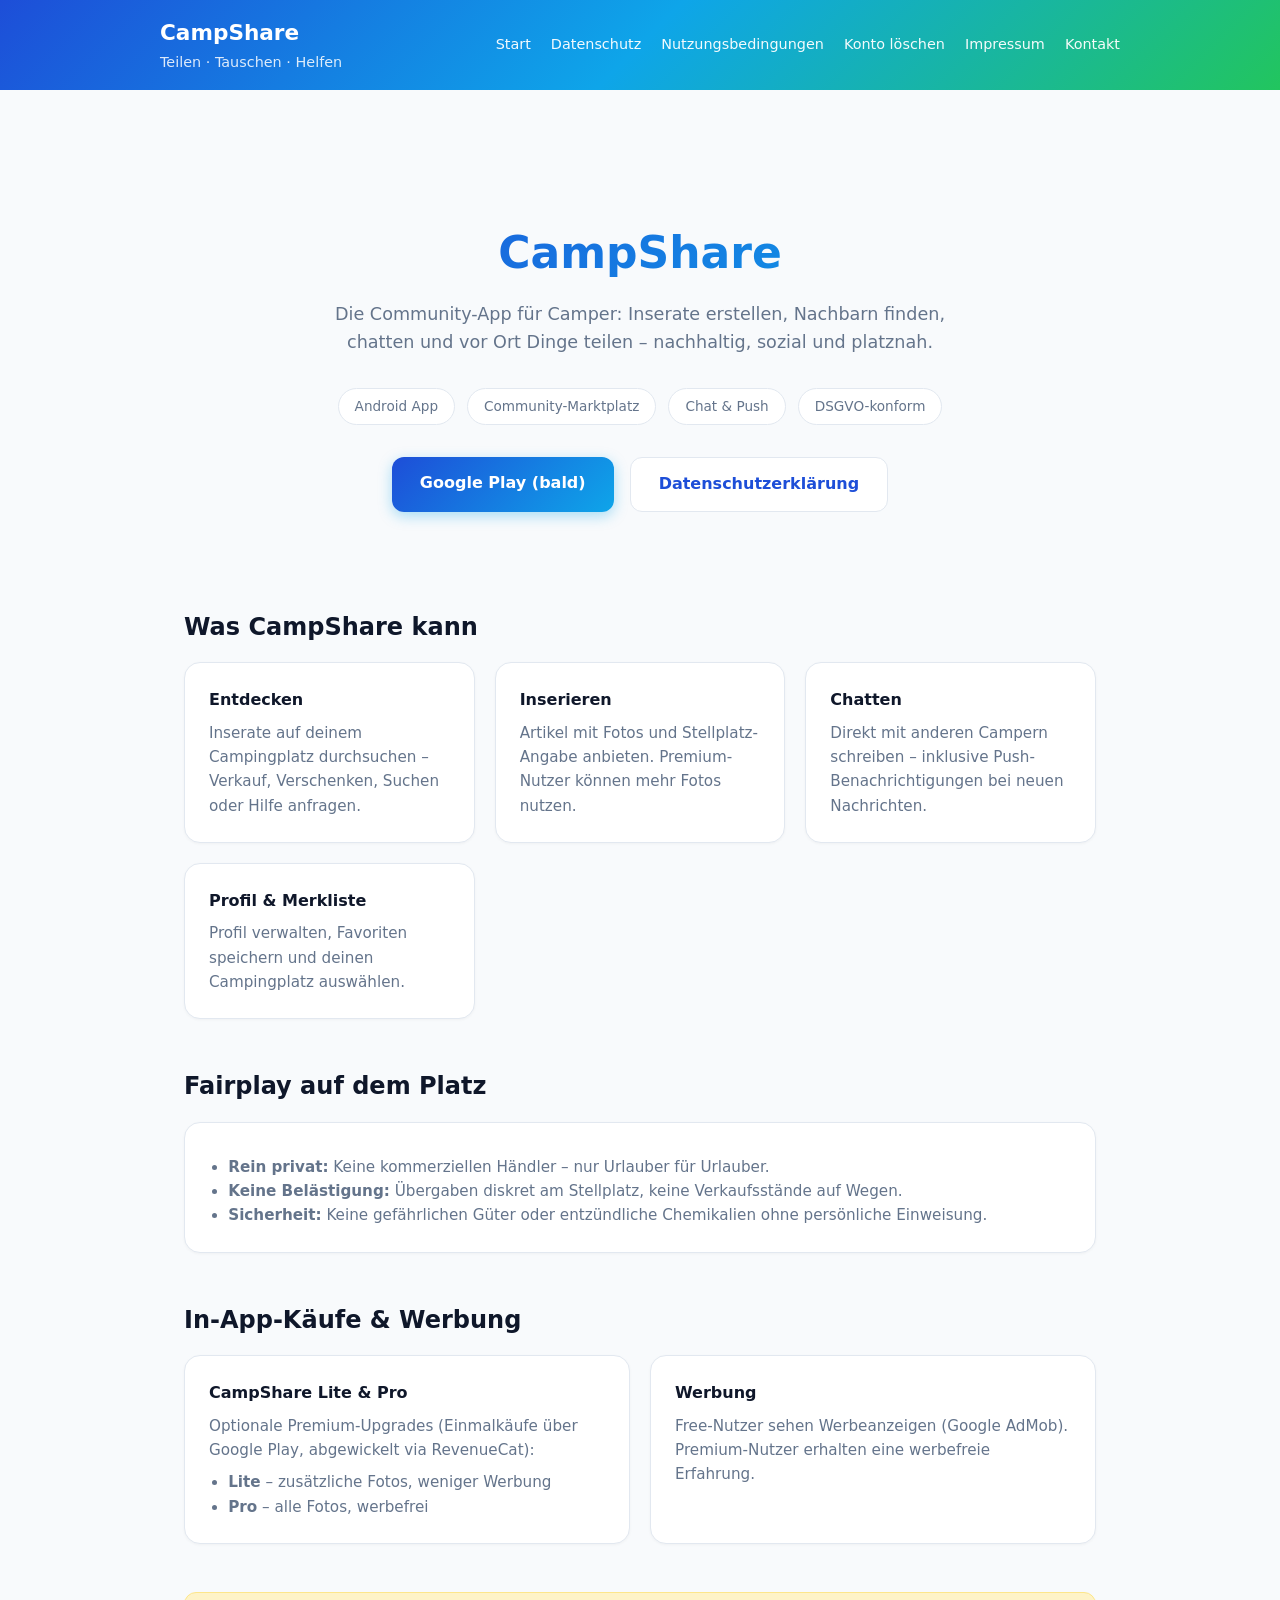
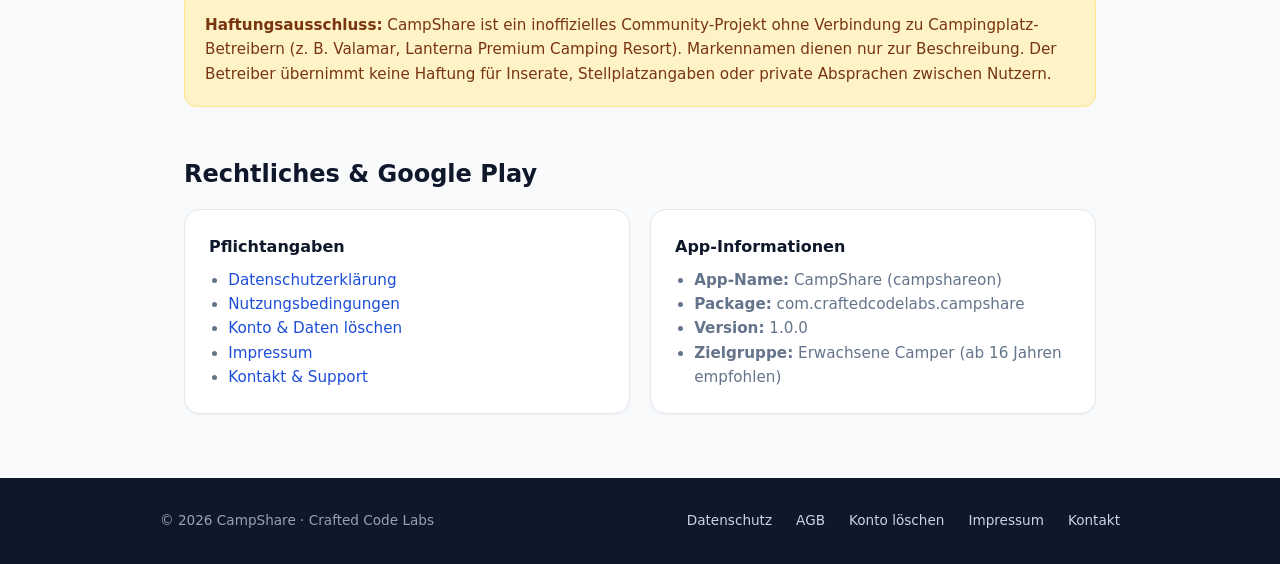
==== index.html @ 992e6494 "Add CampShare website for Google Play compliance Co-authored-by: Cursor <cursoragent@cursor.com>" ====
<!DOCTYPE html>
<html lang="de">
<head>
  <meta charset="UTF-8">
  <meta name="viewport" content="width=device-width, initial-scale=1.0">
  <meta name="description" content="CampShare – Community-App zum Teilen, Tauschen, Helfen und Verkaufen auf Campingplätzen.">
  <title>CampShare – Community für Camper</title>
  <link rel="stylesheet" href="css/styles.css">
</head>
<body>
  <header>
    <div class="header-inner">
      <a class="logo" href="index.html">CampShare<span>Teilen · Tauschen · Helfen</span></a>
      <nav>
        <a href="index.html">Start</a>
        <a href="datenschutz.html">Datenschutz</a>
        <a href="nutzungsbedingungen.html">Nutzungsbedingungen</a>
        <a href="konto-loeschen.html">Konto löschen</a>
        <a href="impressum.html">Impressum</a>
        <a href="kontakt.html">Kontakt</a>
      </nav>
    </div>
  </header>

  <main>
    <section class="hero">
      <h1>CampShare</h1>
      <p class="lead">
        Die Community-App für Camper: Inserate erstellen, Nachbarn finden, chatten und vor Ort
        Dinge teilen – nachhaltig, sozial und platznah.
      </p>
      <div class="badges">
        <span class="badge">Android App</span>
        <span class="badge">Community-Marktplatz</span>
        <span class="badge">Chat &amp; Push</span>
        <span class="badge">DSGVO-konform</span>
      </div>
      <div class="btn-row">
        <a class="btn btn-primary" href="https://play.google.com/store/apps/details?id=com.craftedcodelabs.campshare" rel="noopener">Google Play (bald)</a>
        <a class="btn btn-secondary" href="datenschutz.html">Datenschutzerklärung</a>
      </div>
    </section>

    <section>
      <h2>Was CampShare kann</h2>
      <div class="grid">
        <div class="card">
          <h3>Entdecken</h3>
          <p>Inserate auf deinem Campingplatz durchsuchen – Verkauf, Verschenken, Suchen oder Hilfe anfragen.</p>
        </div>
        <div class="card">
          <h3>Inserieren</h3>
          <p>Artikel mit Fotos und Stellplatz-Angabe anbieten. Premium-Nutzer können mehr Fotos nutzen.</p>
        </div>
        <div class="card">
          <h3>Chatten</h3>
          <p>Direkt mit anderen Campern schreiben – inklusive Push-Benachrichtigungen bei neuen Nachrichten.</p>
        </div>
        <div class="card">
          <h3>Profil &amp; Merkliste</h3>
          <p>Profil verwalten, Favoriten speichern und deinen Campingplatz auswählen.</p>
        </div>
      </div>
    </section>

    <section>
      <h2>Fairplay auf dem Platz</h2>
      <div class="card">
        <ul>
          <li><strong>Rein privat:</strong> Keine kommerziellen Händler – nur Urlauber für Urlauber.</li>
          <li><strong>Keine Belästigung:</strong> Übergaben diskret am Stellplatz, keine Verkaufsstände auf Wegen.</li>
          <li><strong>Sicherheit:</strong> Keine gefährlichen Güter oder entzündliche Chemikalien ohne persönliche Einweisung.</li>
        </ul>
      </div>
    </section>

    <section>
      <h2>In-App-Käufe &amp; Werbung</h2>
      <div class="grid">
        <div class="card">
          <h3>CampShare Lite &amp; Pro</h3>
          <p>Optionale Premium-Upgrades (Einmalkäufe über Google Play, abgewickelt via RevenueCat):</p>
          <ul>
            <li><strong>Lite</strong> – zusätzliche Fotos, weniger Werbung</li>
            <li><strong>Pro</strong> – alle Fotos, werbefrei</li>
          </ul>
        </div>
        <div class="card">
          <h3>Werbung</h3>
          <p>Free-Nutzer sehen Werbeanzeigen (Google AdMob). Premium-Nutzer erhalten eine werbefreie Erfahrung.</p>
        </div>
      </div>
    </section>

    <section>
      <div class="warn-box">
        <strong>Haftungsausschluss:</strong> CampShare ist ein inoffizielles Community-Projekt ohne Verbindung zu
        Campingplatz-Betreibern (z.&nbsp;B. Valamar, Lanterna Premium Camping Resort). Markennamen dienen nur zur
        Beschreibung. Der Betreiber übernimmt keine Haftung für Inserate, Stellplatzangaben oder private Absprachen
        zwischen Nutzern.
      </div>
    </section>

    <section>
      <h2>Rechtliches &amp; Google Play</h2>
      <div class="grid">
        <div class="card">
          <h3>Pflichtangaben</h3>
          <ul>
            <li><a href="datenschutz.html">Datenschutzerklärung</a></li>
            <li><a href="nutzungsbedingungen.html">Nutzungsbedingungen</a></li>
            <li><a href="konto-loeschen.html">Konto &amp; Daten löschen</a></li>
            <li><a href="impressum.html">Impressum</a></li>
            <li><a href="kontakt.html">Kontakt &amp; Support</a></li>
          </ul>
        </div>
        <div class="card">
          <h3>App-Informationen</h3>
          <ul>
            <li><strong>App-Name:</strong> CampShare (campshareon)</li>
            <li><strong>Package:</strong> com.craftedcodelabs.campshare</li>
            <li><strong>Version:</strong> 1.0.0</li>
            <li><strong>Zielgruppe:</strong> Erwachsene Camper (ab 16 Jahren empfohlen)</li>
          </ul>
        </div>
      </div>
    </section>
  </main>

  <footer>
    <div class="footer-inner">
      <div>&copy; 2026 CampShare · Crafted Code Labs</div>
      <div class="footer-links">
        <a href="datenschutz.html">Datenschutz</a>
        <a href="nutzungsbedingungen.html">AGB</a>
        <a href="konto-loeschen.html">Konto löschen</a>
        <a href="impressum.html">Impressum</a>
        <a href="kontakt.html">Kontakt</a>
      </div>
    </div>
  </footer>
</body>
</html>
---- css/styles.css ----
/* CampShare Website – shared styles */
:root {
  --blue-dark: #1d4ed8;
  --blue: #0ea5e9;
  --green: #22c55e;
  --text: #0f172a;
  --muted: #64748b;
  --bg: #f8fafc;
  --card: #ffffff;
  --border: #e2e8f0;
  --warn-bg: #fef3c7;
  --warn-text: #78350f;
  --max: 960px;
}

* { box-sizing: border-box; margin: 0; padding: 0; }

html { scroll-behavior: smooth; }

body {
  font-family: "Segoe UI", system-ui, -apple-system, sans-serif;
  color: var(--text);
  background: var(--bg);
  line-height: 1.6;
}

a { color: var(--blue-dark); text-decoration: none; }
a:hover { text-decoration: underline; }

header {
  background: linear-gradient(135deg, var(--blue-dark), var(--blue), var(--green));
  color: #fff;
  padding: 1rem 1.5rem;
}

.header-inner {
  max-width: var(--max);
  margin: 0 auto;
  display: flex;
  align-items: center;
  justify-content: space-between;
  flex-wrap: wrap;
  gap: 1rem;
}

.logo {
  font-size: 1.35rem;
  font-weight: 700;
  color: #fff;
  text-decoration: none;
}

.logo span { opacity: 0.85; font-weight: 400; font-size: 0.9rem; display: block; }

nav { display: flex; flex-wrap: wrap; gap: 0.5rem 1.25rem; }

nav a {
  color: rgba(255,255,255,0.95);
  font-size: 0.9rem;
  text-decoration: none;
  font-weight: 500;
}

nav a:hover { text-decoration: underline; color: #fff; }

main {
  max-width: var(--max);
  margin: 0 auto;
  padding: 2rem 1.5rem 4rem;
}

.hero {
  text-align: center;
  padding: 3rem 1rem;
}

.hero h1 {
  font-size: clamp(1.75rem, 5vw, 2.75rem);
  margin-bottom: 0.75rem;
  background: linear-gradient(135deg, var(--blue-dark), var(--blue));
  -webkit-background-clip: text;
  -webkit-text-fill-color: transparent;
  background-clip: text;
}

.hero p.lead {
  font-size: 1.1rem;
  color: var(--muted);
  max-width: 640px;
  margin: 0 auto 2rem;
}

.badges {
  display: flex;
  flex-wrap: wrap;
  justify-content: center;
  gap: 0.75rem;
  margin-bottom: 2rem;
}

.badge {
  background: var(--card);
  border: 1px solid var(--border);
  border-radius: 999px;
  padding: 0.4rem 1rem;
  font-size: 0.85rem;
  color: var(--muted);
}

.btn-row {
  display: flex;
  flex-wrap: wrap;
  justify-content: center;
  gap: 1rem;
}

.btn {
  display: inline-block;
  padding: 0.85rem 1.75rem;
  border-radius: 12px;
  font-weight: 600;
  text-decoration: none;
  transition: transform 0.15s, box-shadow 0.15s;
}

.btn:hover { transform: translateY(-1px); text-decoration: none; }

.btn-primary {
  background: linear-gradient(135deg, var(--blue-dark), var(--blue));
  color: #fff;
  box-shadow: 0 4px 14px rgba(14,165,233,0.35);
}

.btn-secondary {
  background: var(--card);
  color: var(--blue-dark);
  border: 1px solid var(--border);
}

section { margin-top: 3rem; }

h2 {
  font-size: 1.5rem;
  margin-bottom: 1rem;
  color: var(--text);
}

h3 {
  font-size: 1.1rem;
  margin: 1.5rem 0 0.5rem;
  color: var(--text);
}

.grid {
  display: grid;
  grid-template-columns: repeat(auto-fit, minmax(260px, 1fr));
  gap: 1.25rem;
}

.card {
  background: var(--card);
  border: 1px solid var(--border);
  border-radius: 16px;
  padding: 1.5rem;
  box-shadow: 0 1px 3px rgba(0,0,0,0.04);
}

.card h3 { margin-top: 0; font-size: 1rem; }

.card p, .card li { font-size: 0.95rem; color: var(--muted); }

.card ul { padding-left: 1.2rem; margin-top: 0.5rem; }

.warn-box {
  background: var(--warn-bg);
  border: 1px solid #fde68a;
  border-radius: 12px;
  padding: 1.25rem;
  color: var(--warn-text);
  font-size: 0.95rem;
}

.legal-content h2 { margin-top: 2rem; }
.legal-content h2:first-child { margin-top: 0; }

.legal-content p, .legal-content li {
  color: #334155;
  margin-bottom: 0.75rem;
}

.legal-content ul, .legal-content ol {
  padding-left: 1.5rem;
  margin-bottom: 1rem;
}

.legal-content li { margin-bottom: 0.35rem; }

.meta {
  font-size: 0.85rem;
  color: var(--muted);
  margin-bottom: 2rem;
}

table {
  width: 100%;
  border-collapse: collapse;
  font-size: 0.9rem;
  margin: 1rem 0;
}

th, td {
  border: 1px solid var(--border);
  padding: 0.65rem 0.85rem;
  text-align: left;
}

th { background: #f1f5f9; font-weight: 600; }

footer {
  background: #0f172a;
  color: #94a3b8;
  padding: 2rem 1.5rem;
  font-size: 0.85rem;
}

.footer-inner {
  max-width: var(--max);
  margin: 0 auto;
  display: flex;
  flex-wrap: wrap;
  justify-content: space-between;
  gap: 1.5rem;
}

.footer-links { display: flex; flex-wrap: wrap; gap: 1rem 1.5rem; }

.footer-links a { color: #cbd5e1; text-decoration: none; }
.footer-links a:hover { color: #fff; }

@media (max-width: 600px) {
  nav { width: 100%; }
  .header-inner { flex-direction: column; align-items: flex-start; }
}
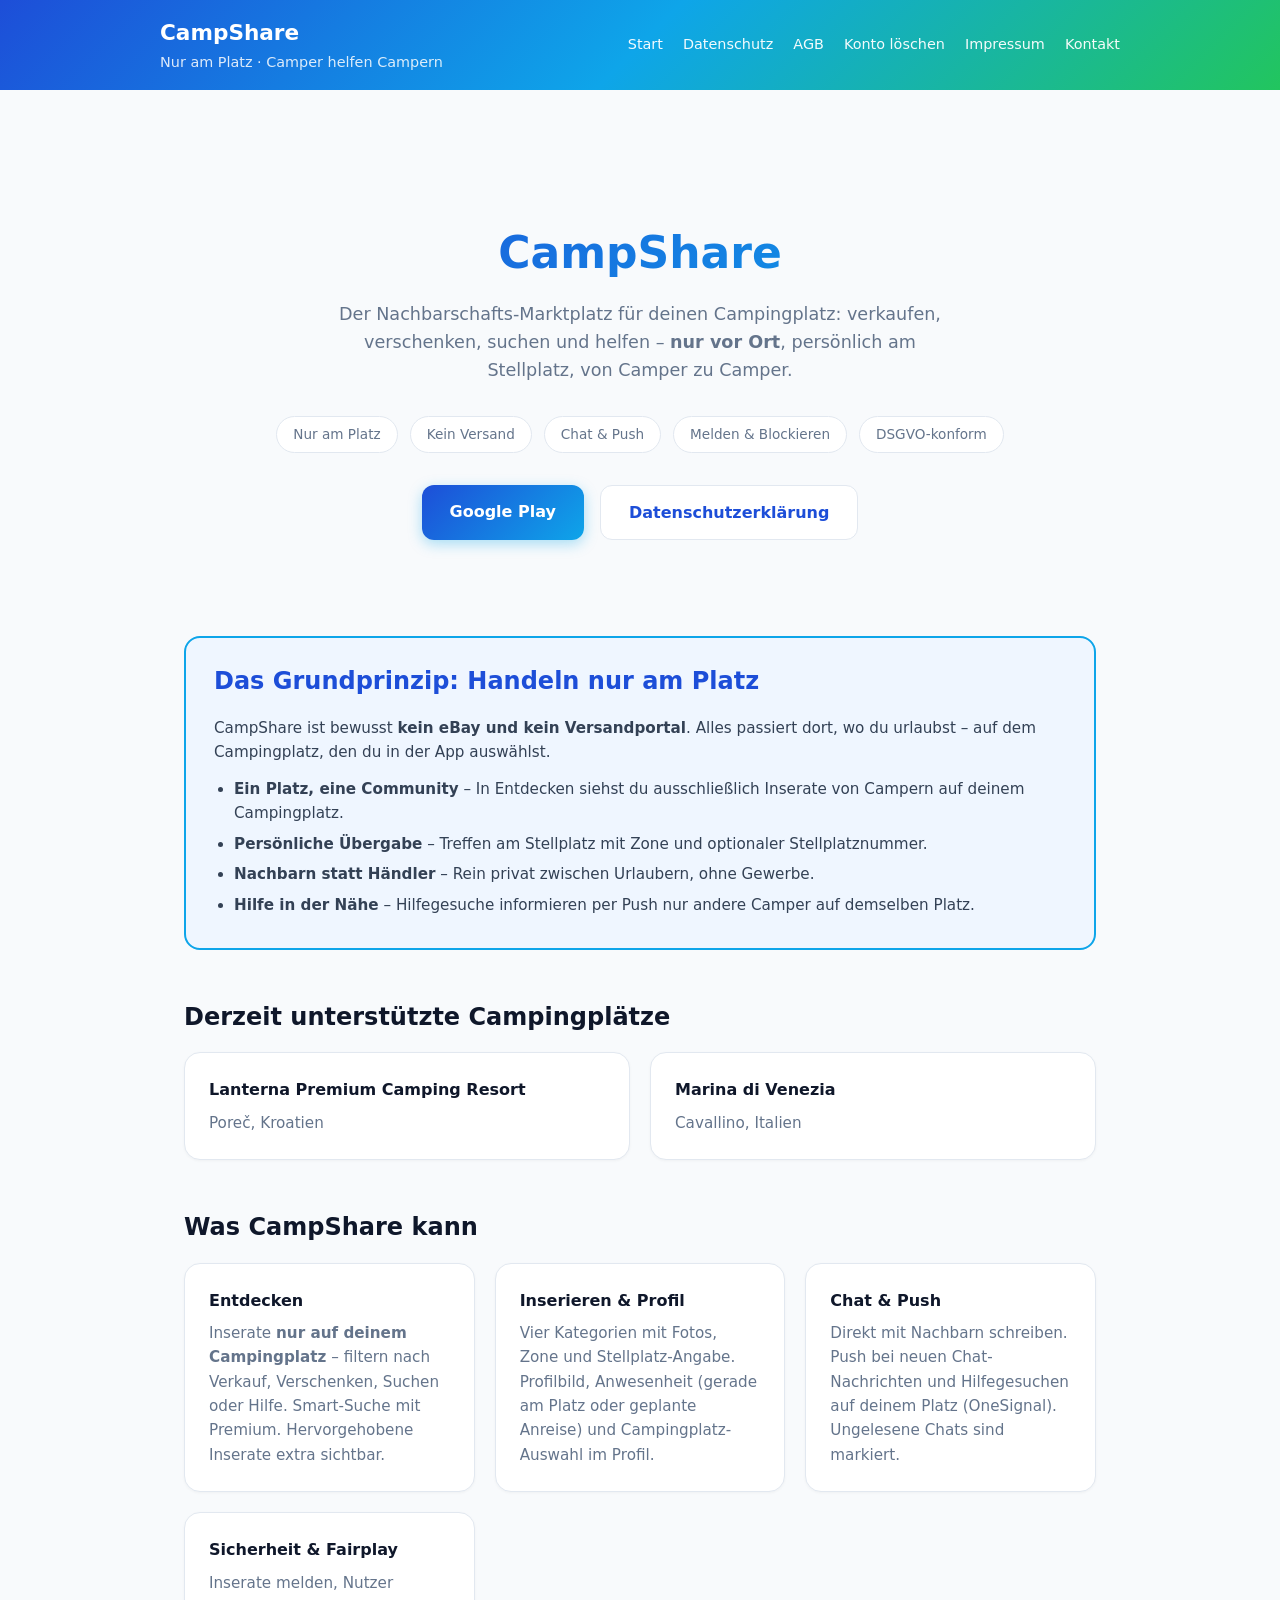
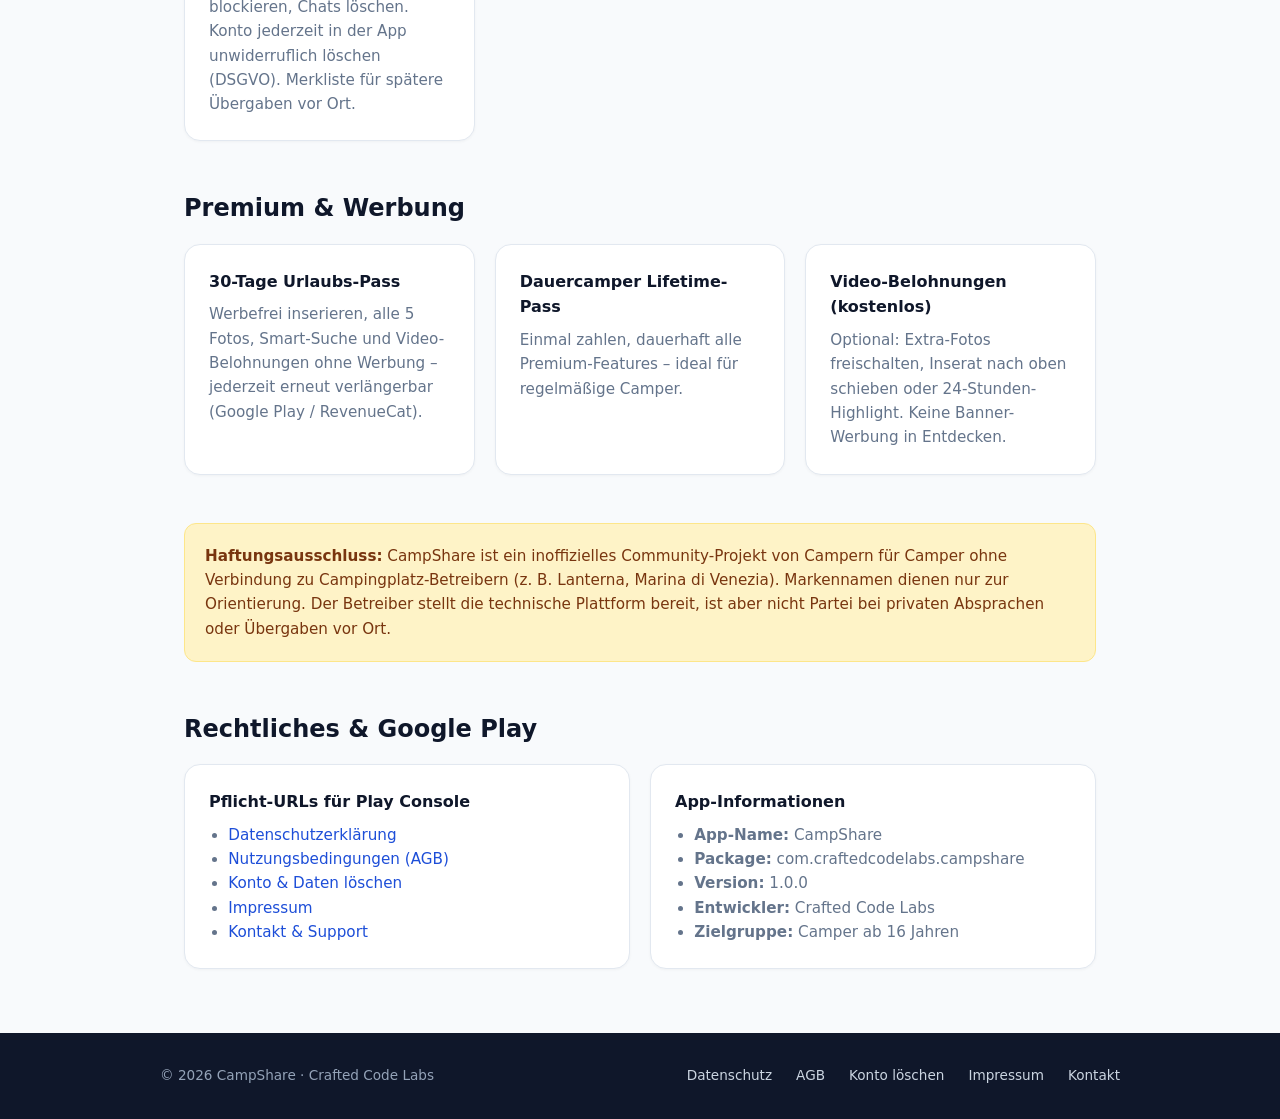
==== commit 8e8ccf9f: "Update CampShare legal website for Play Store compliance Co-authored-by: Cursor <cursoragent@cursor." ====
--- a/index.html
+++ b/index.html
@@ -3,18 +3,18 @@
 <head>
   <meta charset="UTF-8">
   <meta name="viewport" content="width=device-width, initial-scale=1.0">
-  <meta name="description" content="CampShare – Community-App zum Teilen, Tauschen, Helfen und Verkaufen auf Campingplätzen.">
-  <title>CampShare – Community für Camper</title>
+  <meta name="description" content="CampShare – Der Nachbarschafts-Marktplatz für Camper. Handeln, tauschen und helfen nur vor Ort auf dem Campingplatz.">
+  <title>CampShare – Handeln nur am Campingplatz</title>
   <link rel="stylesheet" href="css/styles.css">
 </head>
 <body>
   <header>
     <div class="header-inner">
-      <a class="logo" href="index.html">CampShare<span>Teilen · Tauschen · Helfen</span></a>
+      <a class="logo" href="index.html">CampShare<span>Nur am Platz · Camper helfen Campern</span></a>
       <nav>
         <a href="index.html">Start</a>
         <a href="datenschutz.html">Datenschutz</a>
-        <a href="nutzungsbedingungen.html">Nutzungsbedingungen</a>
+        <a href="nutzungsbedingungen.html">AGB</a>
         <a href="konto-loeschen.html">Konto löschen</a>
         <a href="impressum.html">Impressum</a>
         <a href="kontakt.html">Kontakt</a>
@@ -26,18 +26,48 @@
     <section class="hero">
       <h1>CampShare</h1>
       <p class="lead">
-        Die Community-App für Camper: Inserate erstellen, Nachbarn finden, chatten und vor Ort
-        Dinge teilen – nachhaltig, sozial und platznah.
+        Der Nachbarschafts-Marktplatz für deinen Campingplatz:
+        verkaufen, verschenken, suchen und helfen – <strong>nur vor Ort</strong>,
+        persönlich am Stellplatz, von Camper zu Camper.
       </p>
       <div class="badges">
-        <span class="badge">Android App</span>
-        <span class="badge">Community-Marktplatz</span>
+        <span class="badge">Nur am Platz</span>
+        <span class="badge">Kein Versand</span>
         <span class="badge">Chat &amp; Push</span>
+        <span class="badge">Melden &amp; Blockieren</span>
         <span class="badge">DSGVO-konform</span>
       </div>
       <div class="btn-row">
-        <a class="btn btn-primary" href="https://play.google.com/store/apps/details?id=com.craftedcodelabs.campshare" rel="noopener">Google Play (bald)</a>
+        <a class="btn btn-primary" href="https://play.google.com/store/apps/details?id=com.craftedcodelabs.campshare" rel="noopener">Google Play</a>
         <a class="btn btn-secondary" href="datenschutz.html">Datenschutzerklärung</a>
+      </div>
+    </section>
+
+    <section class="accent-box">
+      <h2>Das Grundprinzip: Handeln nur am Platz</h2>
+      <p>
+        CampShare ist bewusst <strong>kein eBay und kein Versandportal</strong>.
+        Alles passiert dort, wo du urlaubst – auf dem Campingplatz, den du in der App auswählst.
+      </p>
+      <ul>
+        <li><strong>Ein Platz, eine Community</strong> – In Entdecken siehst du ausschließlich Inserate von Campern auf deinem Campingplatz.</li>
+        <li><strong>Persönliche Übergabe</strong> – Treffen am Stellplatz mit Zone und optionaler Stellplatznummer.</li>
+        <li><strong>Nachbarn statt Händler</strong> – Rein privat zwischen Urlaubern, ohne Gewerbe.</li>
+        <li><strong>Hilfe in der Nähe</strong> – Hilfegesuche informieren per Push nur andere Camper auf demselben Platz.</li>
+      </ul>
+    </section>
+
+    <section>
+      <h2>Derzeit unterstützte Campingplätze</h2>
+      <div class="grid">
+        <div class="card">
+          <h3>Lanterna Premium Camping Resort</h3>
+          <p>Poreč, Kroatien</p>
+        </div>
+        <div class="card">
+          <h3>Marina di Venezia</h3>
+          <p>Cavallino, Italien</p>
+        </div>
       </div>
     </section>
 
@@ -46,58 +76,67 @@
       <div class="grid">
         <div class="card">
           <h3>Entdecken</h3>
-          <p>Inserate auf deinem Campingplatz durchsuchen – Verkauf, Verschenken, Suchen oder Hilfe anfragen.</p>
+          <p>
+            Inserate <strong>nur auf deinem Campingplatz</strong> – filtern nach Verkauf, Verschenken,
+            Suchen oder Hilfe. Smart-Suche mit Premium. Hervorgehobene Inserate extra sichtbar.
+          </p>
         </div>
         <div class="card">
-          <h3>Inserieren</h3>
-          <p>Artikel mit Fotos und Stellplatz-Angabe anbieten. Premium-Nutzer können mehr Fotos nutzen.</p>
+          <h3>Inserieren &amp; Profil</h3>
+          <p>
+            Vier Kategorien mit Fotos, Zone und Stellplatz-Angabe. Profilbild, Anwesenheit
+            (gerade am Platz oder geplante Anreise) und Campingplatz-Auswahl im Profil.
+          </p>
         </div>
         <div class="card">
-          <h3>Chatten</h3>
-          <p>Direkt mit anderen Campern schreiben – inklusive Push-Benachrichtigungen bei neuen Nachrichten.</p>
+          <h3>Chat &amp; Push</h3>
+          <p>
+            Direkt mit Nachbarn schreiben. Push bei neuen Chat-Nachrichten und Hilfegesuchen
+            auf deinem Platz (OneSignal). Ungelesene Chats sind markiert.
+          </p>
         </div>
         <div class="card">
-          <h3>Profil &amp; Merkliste</h3>
-          <p>Profil verwalten, Favoriten speichern und deinen Campingplatz auswählen.</p>
+          <h3>Sicherheit &amp; Fairplay</h3>
+          <p>
+            Inserate melden, Nutzer blockieren, Chats löschen. Konto jederzeit in der App
+            unwiderruflich löschen (DSGVO). Merkliste für spätere Übergaben vor Ort.
+          </p>
         </div>
       </div>
     </section>
 
     <section>
-      <h2>Fairplay auf dem Platz</h2>
-      <div class="card">
-        <ul>
-          <li><strong>Rein privat:</strong> Keine kommerziellen Händler – nur Urlauber für Urlauber.</li>
-          <li><strong>Keine Belästigung:</strong> Übergaben diskret am Stellplatz, keine Verkaufsstände auf Wegen.</li>
-          <li><strong>Sicherheit:</strong> Keine gefährlichen Güter oder entzündliche Chemikalien ohne persönliche Einweisung.</li>
-        </ul>
-      </div>
-    </section>
-
-    <section>
-      <h2>In-App-Käufe &amp; Werbung</h2>
+      <h2>Premium &amp; Werbung</h2>
       <div class="grid">
         <div class="card">
-          <h3>CampShare Lite &amp; Pro</h3>
-          <p>Optionale Premium-Upgrades (Einmalkäufe über Google Play, abgewickelt via RevenueCat):</p>
-          <ul>
-            <li><strong>Lite</strong> – zusätzliche Fotos, weniger Werbung</li>
-            <li><strong>Pro</strong> – alle Fotos, werbefrei</li>
-          </ul>
+          <h3>30-Tage Urlaubs-Pass</h3>
+          <p>
+            Werbefrei inserieren, alle 5 Fotos, Smart-Suche und Video-Belohnungen ohne Werbung –
+            jederzeit erneut verlängerbar (Google Play / RevenueCat).
+          </p>
         </div>
         <div class="card">
-          <h3>Werbung</h3>
-          <p>Free-Nutzer sehen Werbeanzeigen (Google AdMob). Premium-Nutzer erhalten eine werbefreie Erfahrung.</p>
+          <h3>Dauercamper Lifetime-Pass</h3>
+          <p>
+            Einmal zahlen, dauerhaft alle Premium-Features – ideal für regelmäßige Camper.
+          </p>
+        </div>
+        <div class="card">
+          <h3>Video-Belohnungen (kostenlos)</h3>
+          <p>
+            Optional: Extra-Fotos freischalten, Inserat nach oben schieben oder 24-Stunden-Highlight.
+            Keine Banner-Werbung in Entdecken.
+          </p>
         </div>
       </div>
     </section>
 
     <section>
       <div class="warn-box">
-        <strong>Haftungsausschluss:</strong> CampShare ist ein inoffizielles Community-Projekt ohne Verbindung zu
-        Campingplatz-Betreibern (z.&nbsp;B. Valamar, Lanterna Premium Camping Resort). Markennamen dienen nur zur
-        Beschreibung. Der Betreiber übernimmt keine Haftung für Inserate, Stellplatzangaben oder private Absprachen
-        zwischen Nutzern.
+        <strong>Haftungsausschluss:</strong> CampShare ist ein inoffizielles Community-Projekt von Campern für Camper
+        ohne Verbindung zu Campingplatz-Betreibern (z.&nbsp;B. Lanterna, Marina di Venezia). Markennamen dienen nur
+        zur Orientierung. Der Betreiber stellt die technische Plattform bereit, ist aber nicht Partei bei privaten
+        Absprachen oder Übergaben vor Ort.
       </div>
     </section>
 
@@ -105,10 +144,10 @@
       <h2>Rechtliches &amp; Google Play</h2>
       <div class="grid">
         <div class="card">
-          <h3>Pflichtangaben</h3>
+          <h3>Pflicht-URLs für Play Console</h3>
           <ul>
             <li><a href="datenschutz.html">Datenschutzerklärung</a></li>
-            <li><a href="nutzungsbedingungen.html">Nutzungsbedingungen</a></li>
+            <li><a href="nutzungsbedingungen.html">Nutzungsbedingungen (AGB)</a></li>
             <li><a href="konto-loeschen.html">Konto &amp; Daten löschen</a></li>
             <li><a href="impressum.html">Impressum</a></li>
             <li><a href="kontakt.html">Kontakt &amp; Support</a></li>
@@ -117,10 +156,11 @@
         <div class="card">
           <h3>App-Informationen</h3>
           <ul>
-            <li><strong>App-Name:</strong> CampShare (campshareon)</li>
+            <li><strong>App-Name:</strong> CampShare</li>
             <li><strong>Package:</strong> com.craftedcodelabs.campshare</li>
             <li><strong>Version:</strong> 1.0.0</li>
-            <li><strong>Zielgruppe:</strong> Erwachsene Camper (ab 16 Jahren empfohlen)</li>
+            <li><strong>Entwickler:</strong> Crafted Code Labs</li>
+            <li><strong>Zielgruppe:</strong> Camper ab 16 Jahren</li>
           </ul>
         </div>
       </div>
--- a/css/styles.css
+++ b/css/styles.css
@@ -10,6 +10,8 @@
   --border: #e2e8f0;
   --warn-bg: #fef3c7;
   --warn-text: #78350f;
+  --accent-bg: #eff6ff;
+  --accent-border: #0ea5e9;
   --max: 960px;
 }
 
@@ -180,6 +182,31 @@
   font-size: 0.95rem;
 }
 
+.accent-box {
+  background: var(--accent-bg);
+  border: 2px solid var(--accent-border);
+  border-radius: 16px;
+  padding: 1.5rem 1.75rem;
+}
+
+.accent-box h2 {
+  margin-top: 0;
+  color: var(--blue-dark);
+}
+
+.accent-box p,
+.accent-box li {
+  color: #334155;
+  font-size: 0.95rem;
+}
+
+.accent-box ul {
+  padding-left: 1.25rem;
+  margin-top: 0.75rem;
+}
+
+.accent-box li { margin-bottom: 0.4rem; }
+
 .legal-content h2 { margin-top: 2rem; }
 .legal-content h2:first-child { margin-top: 0; }
 
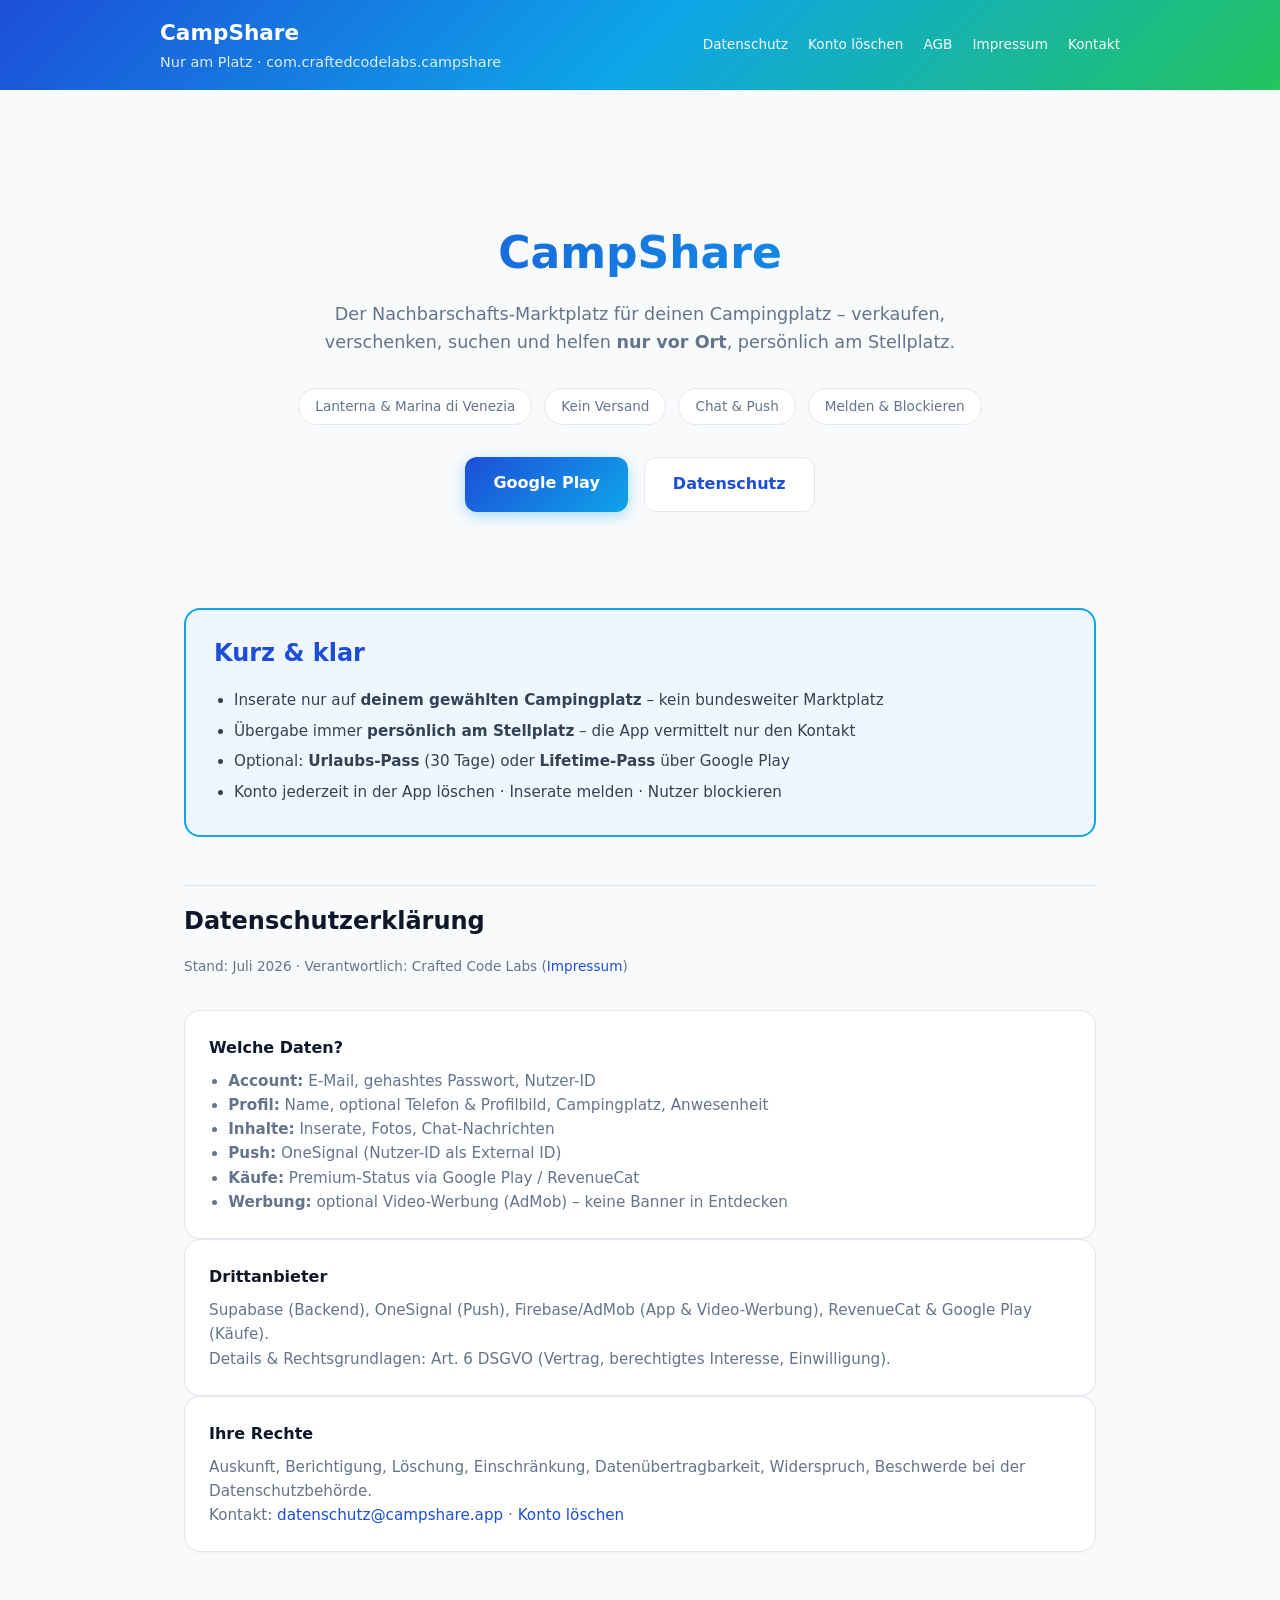
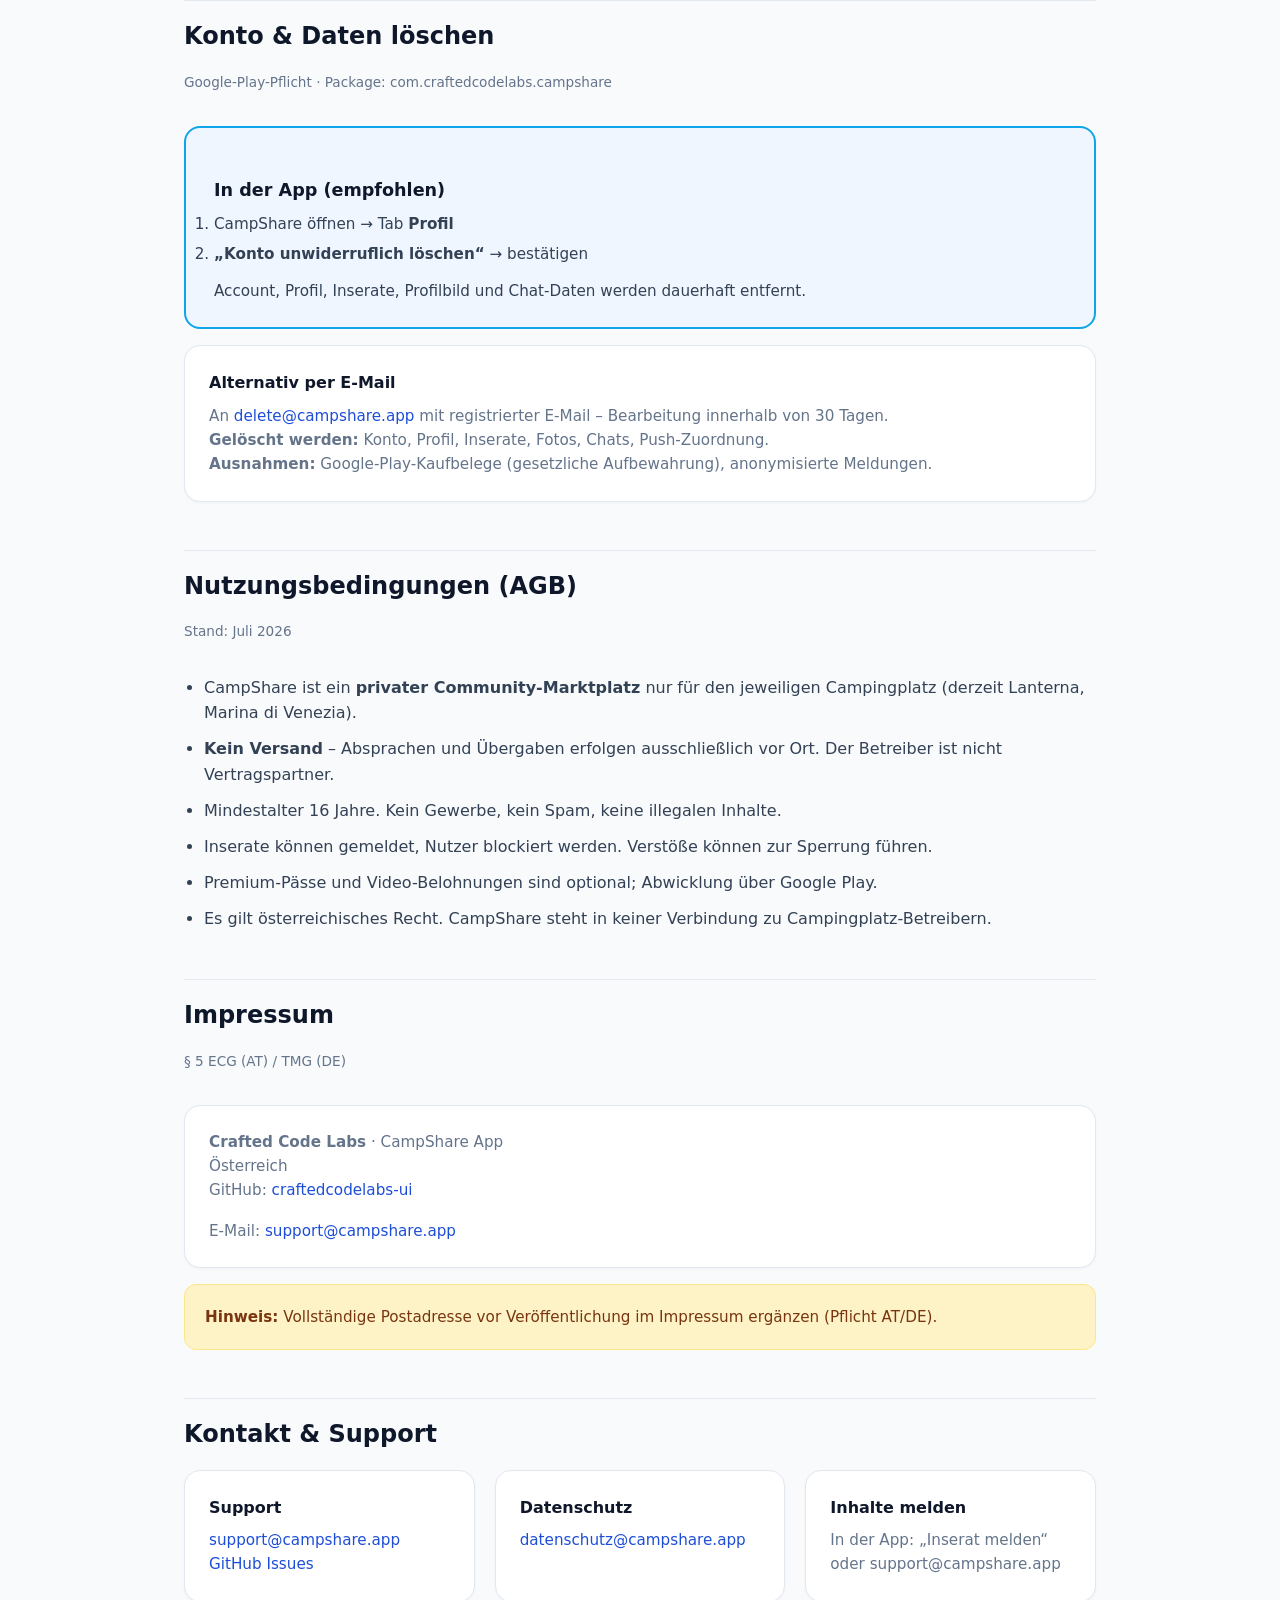
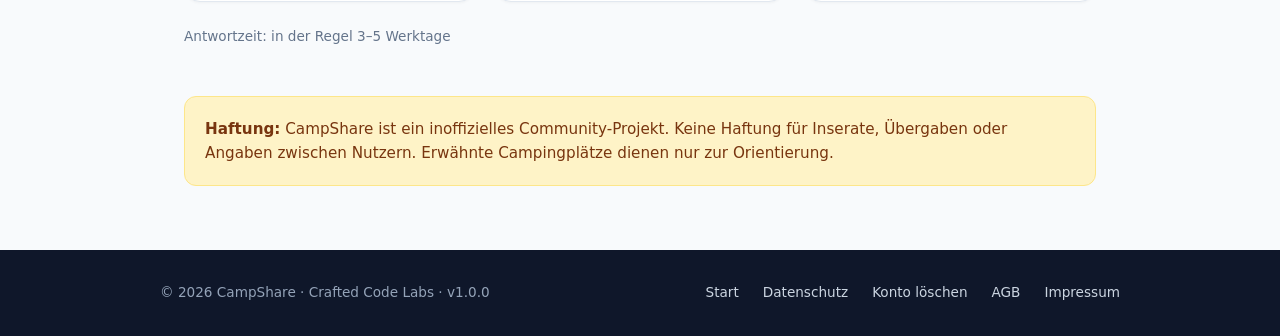
==== commit c49322c5: "Consolidate website into single one-pager with anchor sections Co-authored-by: Cursor <cursoragent@c" ====
--- a/index.html
+++ b/index.html
@@ -3,179 +3,177 @@
 <head>
   <meta charset="UTF-8">
   <meta name="viewport" content="width=device-width, initial-scale=1.0">
-  <meta name="description" content="CampShare – Der Nachbarschafts-Marktplatz für Camper. Handeln, tauschen und helfen nur vor Ort auf dem Campingplatz.">
-  <title>CampShare – Handeln nur am Campingplatz</title>
+  <meta name="description" content="CampShare – Nachbarschafts-Marktplatz für Camper. App-Infos, Datenschutz, Konto löschen, AGB und Impressum.">
+  <title>CampShare – App &amp; Rechtliches</title>
   <link rel="stylesheet" href="css/styles.css">
 </head>
 <body>
   <header>
     <div class="header-inner">
-      <a class="logo" href="index.html">CampShare<span>Nur am Platz · Camper helfen Campern</span></a>
-      <nav>
-        <a href="index.html">Start</a>
-        <a href="datenschutz.html">Datenschutz</a>
-        <a href="nutzungsbedingungen.html">AGB</a>
-        <a href="konto-loeschen.html">Konto löschen</a>
-        <a href="impressum.html">Impressum</a>
-        <a href="kontakt.html">Kontakt</a>
+      <a class="logo" href="#start">CampShare<span>Nur am Platz · com.craftedcodelabs.campshare</span></a>
+      <nav class="page-nav">
+        <a href="#datenschutz">Datenschutz</a>
+        <a href="#konto-loeschen">Konto löschen</a>
+        <a href="#agb">AGB</a>
+        <a href="#impressum">Impressum</a>
+        <a href="#kontakt">Kontakt</a>
       </nav>
     </div>
   </header>
 
   <main>
-    <section class="hero">
+    <!-- START -->
+    <section id="start" class="hero">
       <h1>CampShare</h1>
       <p class="lead">
-        Der Nachbarschafts-Marktplatz für deinen Campingplatz:
-        verkaufen, verschenken, suchen und helfen – <strong>nur vor Ort</strong>,
-        persönlich am Stellplatz, von Camper zu Camper.
+        Der Nachbarschafts-Marktplatz für deinen Campingplatz – verkaufen, verschenken, suchen und helfen
+        <strong>nur vor Ort</strong>, persönlich am Stellplatz.
       </p>
       <div class="badges">
-        <span class="badge">Nur am Platz</span>
+        <span class="badge">Lanterna &amp; Marina di Venezia</span>
         <span class="badge">Kein Versand</span>
         <span class="badge">Chat &amp; Push</span>
         <span class="badge">Melden &amp; Blockieren</span>
-        <span class="badge">DSGVO-konform</span>
       </div>
       <div class="btn-row">
         <a class="btn btn-primary" href="https://play.google.com/store/apps/details?id=com.craftedcodelabs.campshare" rel="noopener">Google Play</a>
-        <a class="btn btn-secondary" href="datenschutz.html">Datenschutzerklärung</a>
+        <a class="btn btn-secondary" href="#datenschutz">Datenschutz</a>
       </div>
     </section>
 
     <section class="accent-box">
-      <h2>Das Grundprinzip: Handeln nur am Platz</h2>
-      <p>
-        CampShare ist bewusst <strong>kein eBay und kein Versandportal</strong>.
-        Alles passiert dort, wo du urlaubst – auf dem Campingplatz, den du in der App auswählst.
-      </p>
+      <h2>Kurz &amp; klar</h2>
       <ul>
-        <li><strong>Ein Platz, eine Community</strong> – In Entdecken siehst du ausschließlich Inserate von Campern auf deinem Campingplatz.</li>
-        <li><strong>Persönliche Übergabe</strong> – Treffen am Stellplatz mit Zone und optionaler Stellplatznummer.</li>
-        <li><strong>Nachbarn statt Händler</strong> – Rein privat zwischen Urlaubern, ohne Gewerbe.</li>
-        <li><strong>Hilfe in der Nähe</strong> – Hilfegesuche informieren per Push nur andere Camper auf demselben Platz.</li>
+        <li>Inserate nur auf <strong>deinem gewählten Campingplatz</strong> – kein bundesweiter Marktplatz</li>
+        <li>Übergabe immer <strong>persönlich am Stellplatz</strong> – die App vermittelt nur den Kontakt</li>
+        <li>Optional: <strong>Urlaubs-Pass</strong> (30 Tage) oder <strong>Lifetime-Pass</strong> über Google Play</li>
+        <li>Konto jederzeit in der App löschen · Inserate melden · Nutzer blockieren</li>
       </ul>
     </section>
 
-    <section>
-      <h2>Derzeit unterstützte Campingplätze</h2>
-      <div class="grid">
-        <div class="card">
-          <h3>Lanterna Premium Camping Resort</h3>
-          <p>Poreč, Kroatien</p>
-        </div>
-        <div class="card">
-          <h3>Marina di Venezia</h3>
-          <p>Cavallino, Italien</p>
-        </div>
+    <!-- DATENSCHUTZ -->
+    <section id="datenschutz" class="legal-block">
+      <h2>Datenschutzerklärung</h2>
+      <p class="meta">Stand: Juli 2026 · Verantwortlich: Crafted Code Labs (<a href="#impressum">Impressum</a>)</p>
+
+      <div class="card">
+        <h3>Welche Daten?</h3>
+        <ul>
+          <li><strong>Account:</strong> E-Mail, gehashtes Passwort, Nutzer-ID</li>
+          <li><strong>Profil:</strong> Name, optional Telefon &amp; Profilbild, Campingplatz, Anwesenheit</li>
+          <li><strong>Inhalte:</strong> Inserate, Fotos, Chat-Nachrichten</li>
+          <li><strong>Push:</strong> OneSignal (Nutzer-ID als External ID)</li>
+          <li><strong>Käufe:</strong> Premium-Status via Google Play / RevenueCat</li>
+          <li><strong>Werbung:</strong> optional Video-Werbung (AdMob) – keine Banner in Entdecken</li>
+        </ul>
+      </div>
+
+      <div class="card">
+        <h3>Drittanbieter</h3>
+        <p>Supabase (Backend), OneSignal (Push), Firebase/AdMob (App &amp; Video-Werbung), RevenueCat &amp; Google Play (Käufe).</p>
+        <p>Details &amp; Rechtsgrundlagen: Art. 6 DSGVO (Vertrag, berechtigtes Interesse, Einwilligung).</p>
+      </div>
+
+      <div class="card">
+        <h3>Ihre Rechte</h3>
+        <p>Auskunft, Berichtigung, Löschung, Einschränkung, Datenübertragbarkeit, Widerspruch, Beschwerde bei der Datenschutzbehörde.</p>
+        <p>Kontakt: <a href="mailto:datenschutz@campshare.app">datenschutz@campshare.app</a> · <a href="#konto-loeschen">Konto löschen</a></p>
       </div>
     </section>
 
-    <section>
-      <h2>Was CampShare kann</h2>
-      <div class="grid">
-        <div class="card">
-          <h3>Entdecken</h3>
-          <p>
-            Inserate <strong>nur auf deinem Campingplatz</strong> – filtern nach Verkauf, Verschenken,
-            Suchen oder Hilfe. Smart-Suche mit Premium. Hervorgehobene Inserate extra sichtbar.
-          </p>
-        </div>
-        <div class="card">
-          <h3>Inserieren &amp; Profil</h3>
-          <p>
-            Vier Kategorien mit Fotos, Zone und Stellplatz-Angabe. Profilbild, Anwesenheit
-            (gerade am Platz oder geplante Anreise) und Campingplatz-Auswahl im Profil.
-          </p>
-        </div>
-        <div class="card">
-          <h3>Chat &amp; Push</h3>
-          <p>
-            Direkt mit Nachbarn schreiben. Push bei neuen Chat-Nachrichten und Hilfegesuchen
-            auf deinem Platz (OneSignal). Ungelesene Chats sind markiert.
-          </p>
-        </div>
-        <div class="card">
-          <h3>Sicherheit &amp; Fairplay</h3>
-          <p>
-            Inserate melden, Nutzer blockieren, Chats löschen. Konto jederzeit in der App
-            unwiderruflich löschen (DSGVO). Merkliste für spätere Übergaben vor Ort.
-          </p>
-        </div>
+    <!-- KONTO LÖSCHEN -->
+    <section id="konto-loeschen" class="legal-block">
+      <h2>Konto &amp; Daten löschen</h2>
+      <p class="meta">Google-Play-Pflicht · Package: com.craftedcodelabs.campshare</p>
+
+      <div class="accent-box">
+        <h3>In der App (empfohlen)</h3>
+        <ol>
+          <li>CampShare öffnen → Tab <strong>Profil</strong></li>
+          <li><strong>„Konto unwiderruflich löschen“</strong> → bestätigen</li>
+        </ol>
+        <p style="margin-top:0.75rem;">Account, Profil, Inserate, Profilbild und Chat-Daten werden dauerhaft entfernt.</p>
+      </div>
+
+      <div class="card" style="margin-top:1rem;">
+        <h3>Alternativ per E-Mail</h3>
+        <p>An <a href="mailto:delete@campshare.app?subject=CampShare%20Kontol%C3%B6schung">delete@campshare.app</a> mit registrierter E-Mail – Bearbeitung innerhalb von 30 Tagen.</p>
+        <p><strong>Gelöscht werden:</strong> Konto, Profil, Inserate, Fotos, Chats, Push-Zuordnung.</p>
+        <p><strong>Ausnahmen:</strong> Google-Play-Kaufbelege (gesetzliche Aufbewahrung), anonymisierte Meldungen.</p>
       </div>
     </section>
 
-    <section>
-      <h2>Premium &amp; Werbung</h2>
-      <div class="grid">
-        <div class="card">
-          <h3>30-Tage Urlaubs-Pass</h3>
-          <p>
-            Werbefrei inserieren, alle 5 Fotos, Smart-Suche und Video-Belohnungen ohne Werbung –
-            jederzeit erneut verlängerbar (Google Play / RevenueCat).
-          </p>
-        </div>
-        <div class="card">
-          <h3>Dauercamper Lifetime-Pass</h3>
-          <p>
-            Einmal zahlen, dauerhaft alle Premium-Features – ideal für regelmäßige Camper.
-          </p>
-        </div>
-        <div class="card">
-          <h3>Video-Belohnungen (kostenlos)</h3>
-          <p>
-            Optional: Extra-Fotos freischalten, Inserat nach oben schieben oder 24-Stunden-Highlight.
-            Keine Banner-Werbung in Entdecken.
-          </p>
-        </div>
+    <!-- AGB -->
+    <section id="agb" class="legal-block">
+      <h2>Nutzungsbedingungen (AGB)</h2>
+      <p class="meta">Stand: Juli 2026</p>
+
+      <ul class="compact-list">
+        <li>CampShare ist ein <strong>privater Community-Marktplatz</strong> nur für den jeweiligen Campingplatz (derzeit Lanterna, Marina di Venezia).</li>
+        <li><strong>Kein Versand</strong> – Absprachen und Übergaben erfolgen ausschließlich vor Ort. Der Betreiber ist nicht Vertragspartner.</li>
+        <li>Mindestalter 16 Jahre. Kein Gewerbe, kein Spam, keine illegalen Inhalte.</li>
+        <li>Inserate können gemeldet, Nutzer blockiert werden. Verstöße können zur Sperrung führen.</li>
+        <li>Premium-Pässe und Video-Belohnungen sind optional; Abwicklung über Google Play.</li>
+        <li>Es gilt österreichisches Recht. CampShare steht in keiner Verbindung zu Campingplatz-Betreibern.</li>
+      </ul>
+    </section>
+
+    <!-- IMPRESSUM -->
+    <section id="impressum" class="legal-block">
+      <h2>Impressum</h2>
+      <p class="meta">§ 5 ECG (AT) / TMG (DE)</p>
+
+      <div class="card">
+        <p>
+          <strong>Crafted Code Labs</strong> · CampShare App<br>
+          Österreich<br>
+          GitHub: <a href="https://github.com/craftedcodelabs-ui" rel="noopener noreferrer">craftedcodelabs-ui</a>
+        </p>
+        <p style="margin-top:1rem;">
+          E-Mail: <a href="mailto:support@campshare.app">support@campshare.app</a>
+        </p>
+      </div>
+      <div class="warn-box" style="margin-top:1rem;">
+        <strong>Hinweis:</strong> Vollständige Postadresse vor Veröffentlichung im Impressum ergänzen (Pflicht AT/DE).
       </div>
     </section>
 
-    <section>
-      <div class="warn-box">
-        <strong>Haftungsausschluss:</strong> CampShare ist ein inoffizielles Community-Projekt von Campern für Camper
-        ohne Verbindung zu Campingplatz-Betreibern (z.&nbsp;B. Lanterna, Marina di Venezia). Markennamen dienen nur
-        zur Orientierung. Der Betreiber stellt die technische Plattform bereit, ist aber nicht Partei bei privaten
-        Absprachen oder Übergaben vor Ort.
+    <!-- KONTAKT -->
+    <section id="kontakt" class="legal-block">
+      <h2>Kontakt &amp; Support</h2>
+      <div class="grid">
+        <div class="card">
+          <h3>Support</h3>
+          <p><a href="mailto:support@campshare.app">support@campshare.app</a></p>
+          <p><a href="https://github.com/craftedcodelabs-ui/campshare-website/issues" rel="noopener noreferrer">GitHub Issues</a></p>
+        </div>
+        <div class="card">
+          <h3>Datenschutz</h3>
+          <p><a href="mailto:datenschutz@campshare.app">datenschutz@campshare.app</a></p>
+        </div>
+        <div class="card">
+          <h3>Inhalte melden</h3>
+          <p>In der App: „Inserat melden“ oder support@campshare.app</p>
+        </div>
       </div>
+      <p class="meta" style="margin-top:1.5rem;">Antwortzeit: in der Regel 3–5 Werktage</p>
     </section>
 
-    <section>
-      <h2>Rechtliches &amp; Google Play</h2>
-      <div class="grid">
-        <div class="card">
-          <h3>Pflicht-URLs für Play Console</h3>
-          <ul>
-            <li><a href="datenschutz.html">Datenschutzerklärung</a></li>
-            <li><a href="nutzungsbedingungen.html">Nutzungsbedingungen (AGB)</a></li>
-            <li><a href="konto-loeschen.html">Konto &amp; Daten löschen</a></li>
-            <li><a href="impressum.html">Impressum</a></li>
-            <li><a href="kontakt.html">Kontakt &amp; Support</a></li>
-          </ul>
-        </div>
-        <div class="card">
-          <h3>App-Informationen</h3>
-          <ul>
-            <li><strong>App-Name:</strong> CampShare</li>
-            <li><strong>Package:</strong> com.craftedcodelabs.campshare</li>
-            <li><strong>Version:</strong> 1.0.0</li>
-            <li><strong>Entwickler:</strong> Crafted Code Labs</li>
-            <li><strong>Zielgruppe:</strong> Camper ab 16 Jahren</li>
-          </ul>
-        </div>
-      </div>
-    </section>
+    <div class="warn-box" style="margin-top:3rem;">
+      <strong>Haftung:</strong> CampShare ist ein inoffizielles Community-Projekt. Keine Haftung für Inserate,
+      Übergaben oder Angaben zwischen Nutzern. Erwähnte Campingplätze dienen nur zur Orientierung.
+    </div>
   </main>
 
   <footer>
     <div class="footer-inner">
-      <div>&copy; 2026 CampShare · Crafted Code Labs</div>
+      <div>&copy; 2026 CampShare · Crafted Code Labs · v1.0.0</div>
       <div class="footer-links">
-        <a href="datenschutz.html">Datenschutz</a>
-        <a href="nutzungsbedingungen.html">AGB</a>
-        <a href="konto-loeschen.html">Konto löschen</a>
-        <a href="impressum.html">Impressum</a>
-        <a href="kontakt.html">Kontakt</a>
+        <a href="#start">Start</a>
+        <a href="#datenschutz">Datenschutz</a>
+        <a href="#konto-loeschen">Konto löschen</a>
+        <a href="#agb">AGB</a>
+        <a href="#impressum">Impressum</a>
       </div>
     </div>
   </footer>
--- a/css/styles.css
+++ b/css/styles.css
@@ -141,6 +141,25 @@
 
 section { margin-top: 3rem; }
 
+.legal-block {
+  scroll-margin-top: 5rem;
+  padding-top: 1rem;
+  border-top: 1px solid var(--border);
+}
+
+.compact-list {
+  padding-left: 1.25rem;
+  color: #334155;
+}
+
+.compact-list li {
+  margin-bottom: 0.65rem;
+}
+
+.page-nav a {
+  font-size: 0.85rem;
+}
+
 h2 {
   font-size: 1.5rem;
   margin-bottom: 1rem;
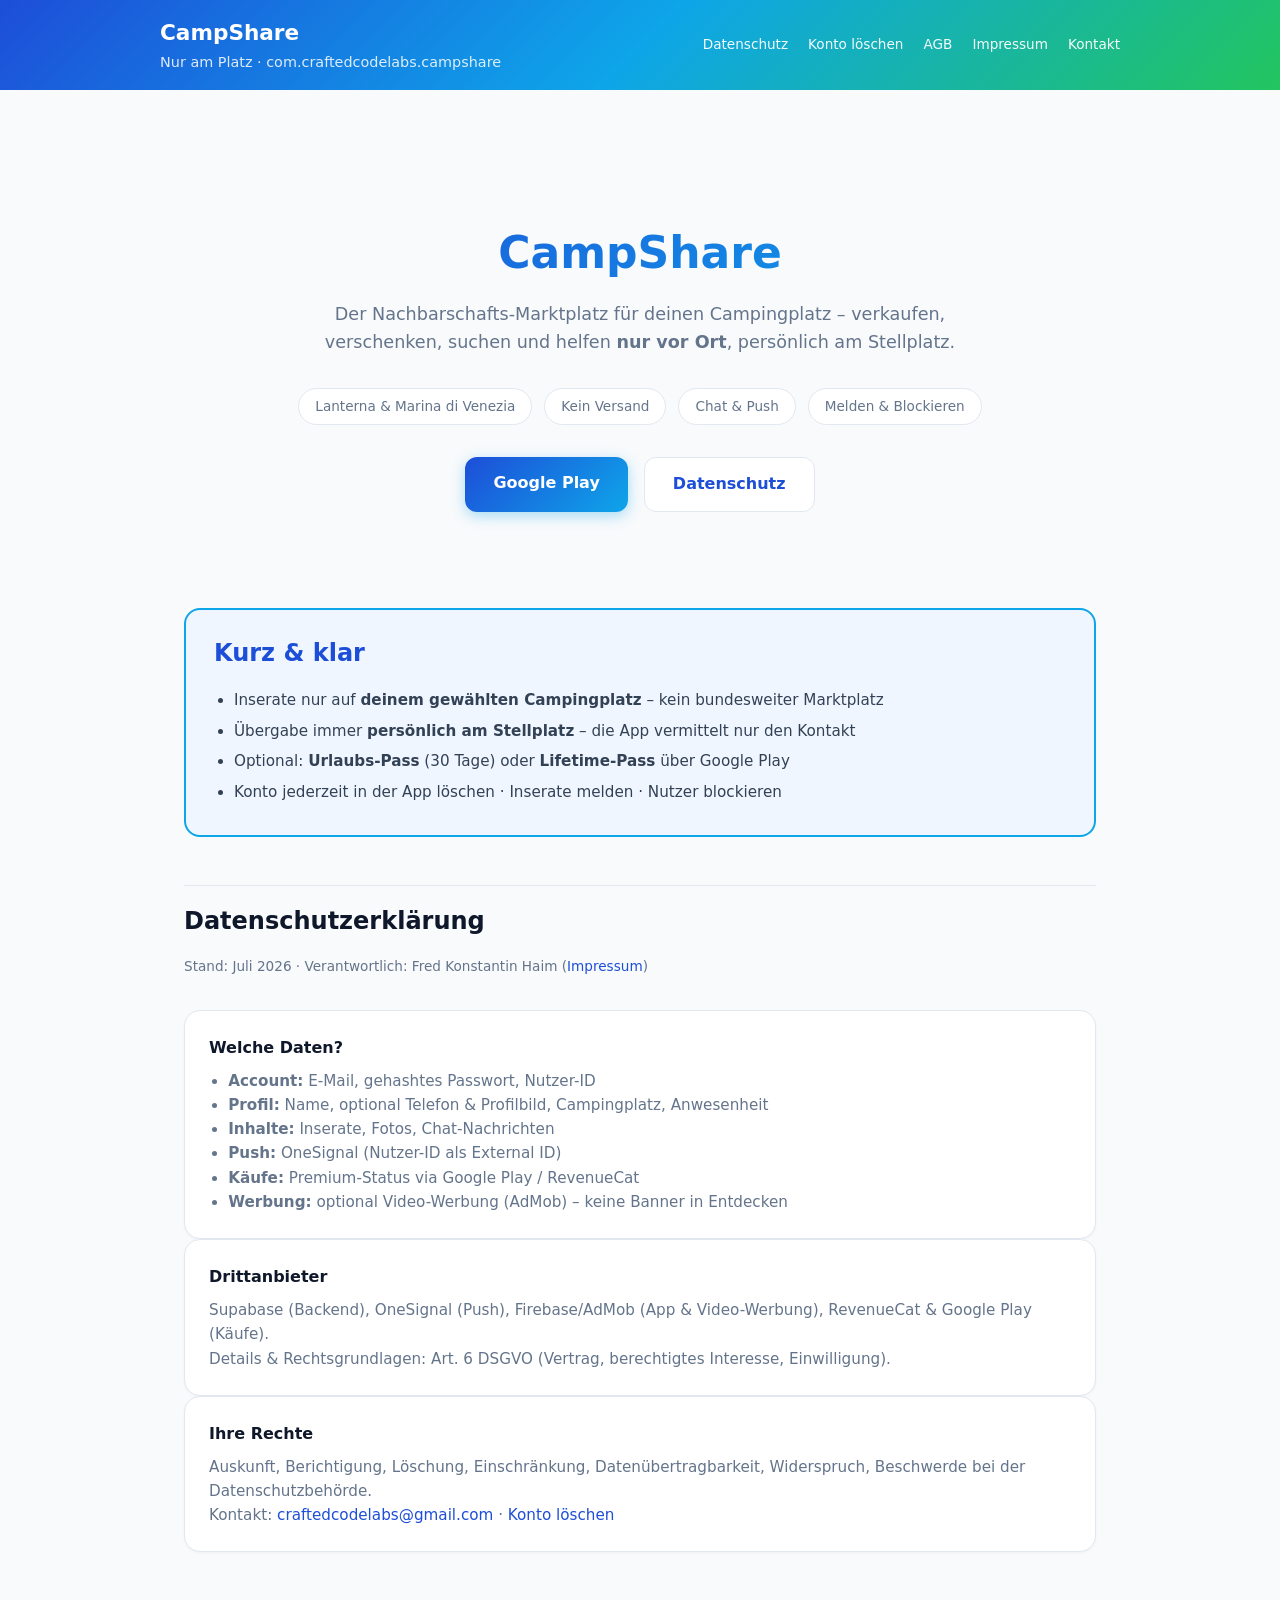
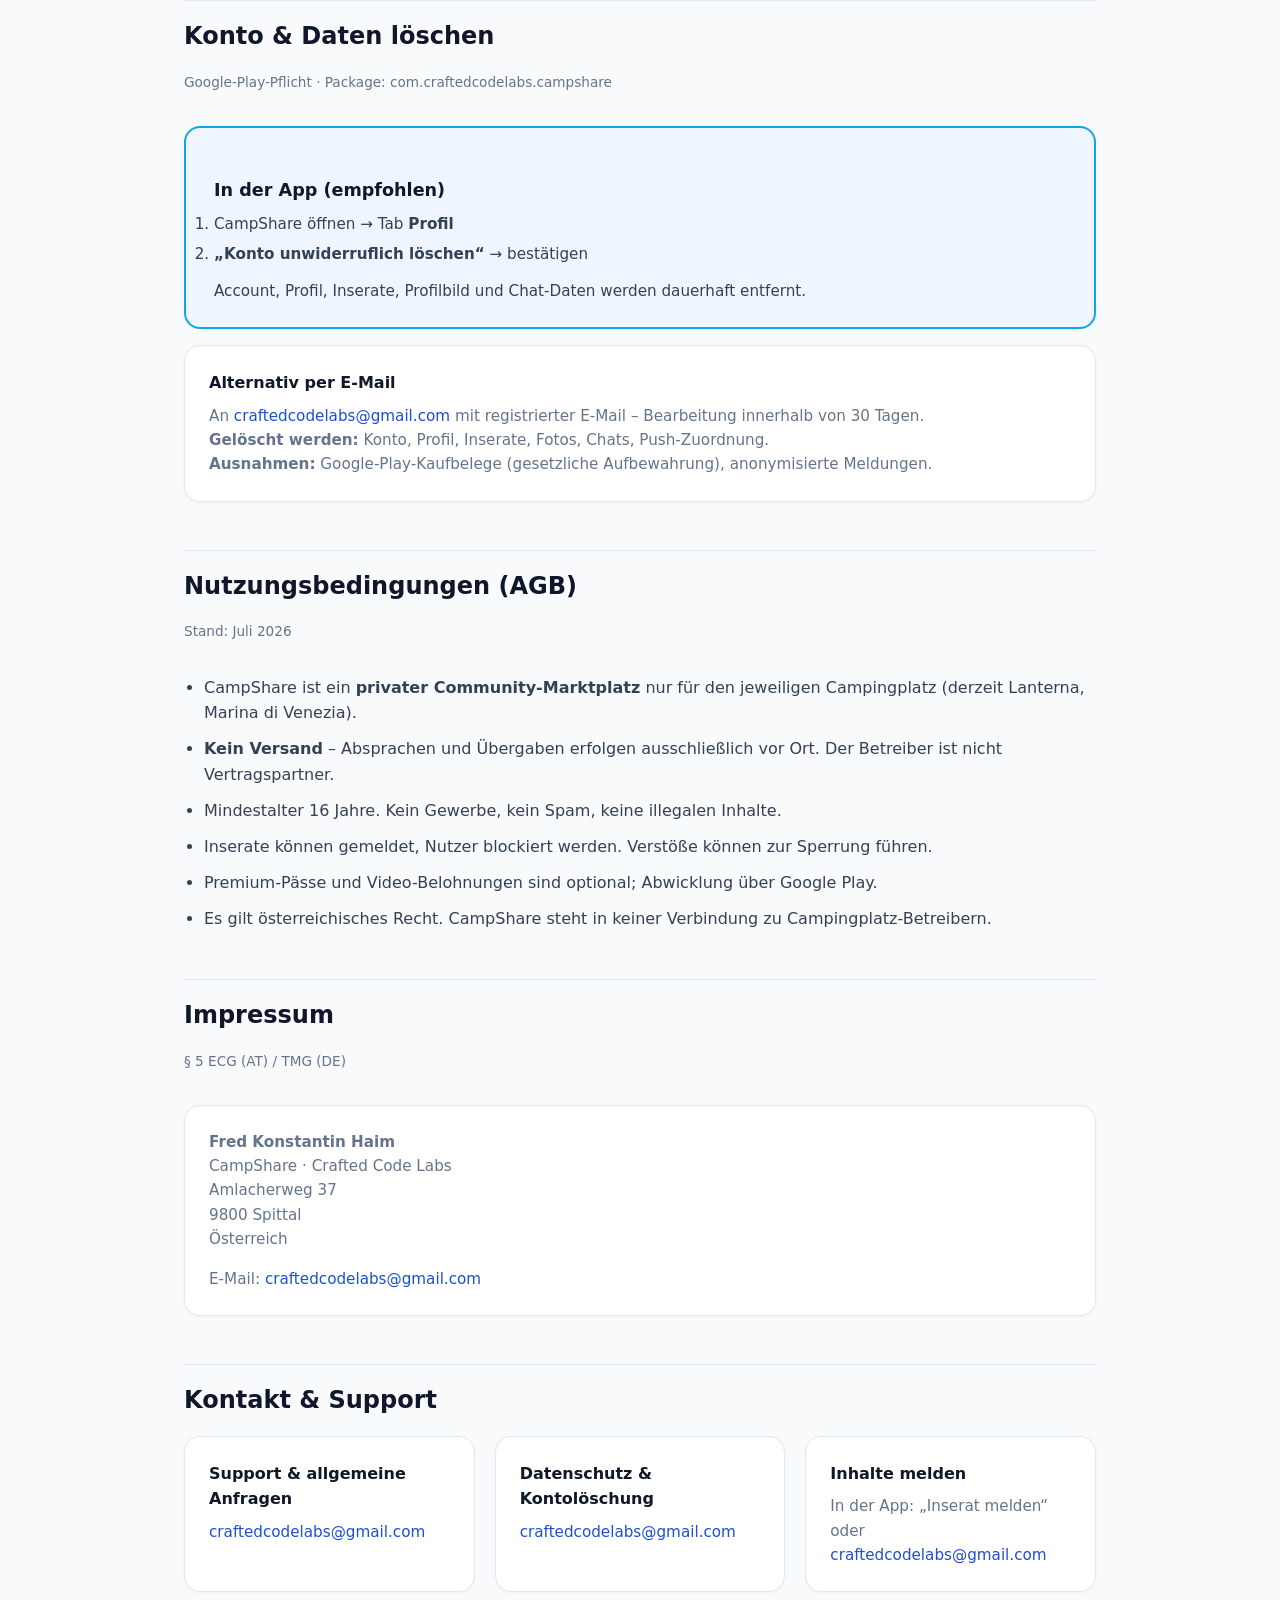
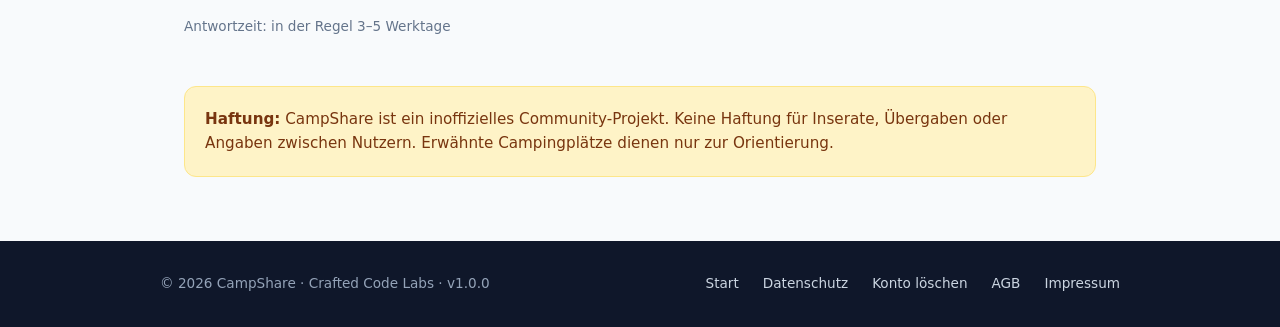
==== commit e040117f: "Update Impressum and contact email to craftedcodelabs@gmail.com Co-authored-by: Cursor <cursoragent@" ====
--- a/index.html
+++ b/index.html
@@ -54,7 +54,7 @@
     <!-- DATENSCHUTZ -->
     <section id="datenschutz" class="legal-block">
       <h2>Datenschutzerklärung</h2>
-      <p class="meta">Stand: Juli 2026 · Verantwortlich: Crafted Code Labs (<a href="#impressum">Impressum</a>)</p>
+      <p class="meta">Stand: Juli 2026 · Verantwortlich: Fred Konstantin Haim (<a href="#impressum">Impressum</a>)</p>
 
       <div class="card">
         <h3>Welche Daten?</h3>
@@ -77,7 +77,7 @@
       <div class="card">
         <h3>Ihre Rechte</h3>
         <p>Auskunft, Berichtigung, Löschung, Einschränkung, Datenübertragbarkeit, Widerspruch, Beschwerde bei der Datenschutzbehörde.</p>
-        <p>Kontakt: <a href="mailto:datenschutz@campshare.app">datenschutz@campshare.app</a> · <a href="#konto-loeschen">Konto löschen</a></p>
+        <p>Kontakt: <a href="mailto:craftedcodelabs@gmail.com">craftedcodelabs@gmail.com</a> · <a href="#konto-loeschen">Konto löschen</a></p>
       </div>
     </section>
 
@@ -97,7 +97,7 @@
 
       <div class="card" style="margin-top:1rem;">
         <h3>Alternativ per E-Mail</h3>
-        <p>An <a href="mailto:delete@campshare.app?subject=CampShare%20Kontol%C3%B6schung">delete@campshare.app</a> mit registrierter E-Mail – Bearbeitung innerhalb von 30 Tagen.</p>
+        <p>An <a href="mailto:craftedcodelabs@gmail.com?subject=CampShare%20Kontol%C3%B6schung">craftedcodelabs@gmail.com</a> mit registrierter E-Mail – Bearbeitung innerhalb von 30 Tagen.</p>
         <p><strong>Gelöscht werden:</strong> Konto, Profil, Inserate, Fotos, Chats, Push-Zuordnung.</p>
         <p><strong>Ausnahmen:</strong> Google-Play-Kaufbelege (gesetzliche Aufbewahrung), anonymisierte Meldungen.</p>
       </div>
@@ -125,16 +125,15 @@
 
       <div class="card">
         <p>
-          <strong>Crafted Code Labs</strong> · CampShare App<br>
-          Österreich<br>
-          GitHub: <a href="https://github.com/craftedcodelabs-ui" rel="noopener noreferrer">craftedcodelabs-ui</a>
+          <strong>Fred Konstantin Haim</strong><br>
+          CampShare · Crafted Code Labs<br>
+          Amlacherweg 37<br>
+          9800 Spittal<br>
+          Österreich
         </p>
         <p style="margin-top:1rem;">
-          E-Mail: <a href="mailto:support@campshare.app">support@campshare.app</a>
+          E-Mail: <a href="mailto:craftedcodelabs@gmail.com">craftedcodelabs@gmail.com</a>
         </p>
-      </div>
-      <div class="warn-box" style="margin-top:1rem;">
-        <strong>Hinweis:</strong> Vollständige Postadresse vor Veröffentlichung im Impressum ergänzen (Pflicht AT/DE).
       </div>
     </section>
 
@@ -143,17 +142,16 @@
       <h2>Kontakt &amp; Support</h2>
       <div class="grid">
         <div class="card">
-          <h3>Support</h3>
-          <p><a href="mailto:support@campshare.app">support@campshare.app</a></p>
-          <p><a href="https://github.com/craftedcodelabs-ui/campshare-website/issues" rel="noopener noreferrer">GitHub Issues</a></p>
+          <h3>Support &amp; allgemeine Anfragen</h3>
+          <p><a href="mailto:craftedcodelabs@gmail.com">craftedcodelabs@gmail.com</a></p>
         </div>
         <div class="card">
-          <h3>Datenschutz</h3>
-          <p><a href="mailto:datenschutz@campshare.app">datenschutz@campshare.app</a></p>
+          <h3>Datenschutz &amp; Kontolöschung</h3>
+          <p><a href="mailto:craftedcodelabs@gmail.com">craftedcodelabs@gmail.com</a></p>
         </div>
         <div class="card">
           <h3>Inhalte melden</h3>
-          <p>In der App: „Inserat melden“ oder support@campshare.app</p>
+          <p>In der App: „Inserat melden“ oder <a href="mailto:craftedcodelabs@gmail.com">craftedcodelabs@gmail.com</a></p>
         </div>
       </div>
       <p class="meta" style="margin-top:1.5rem;">Antwortzeit: in der Regel 3–5 Werktage</p>
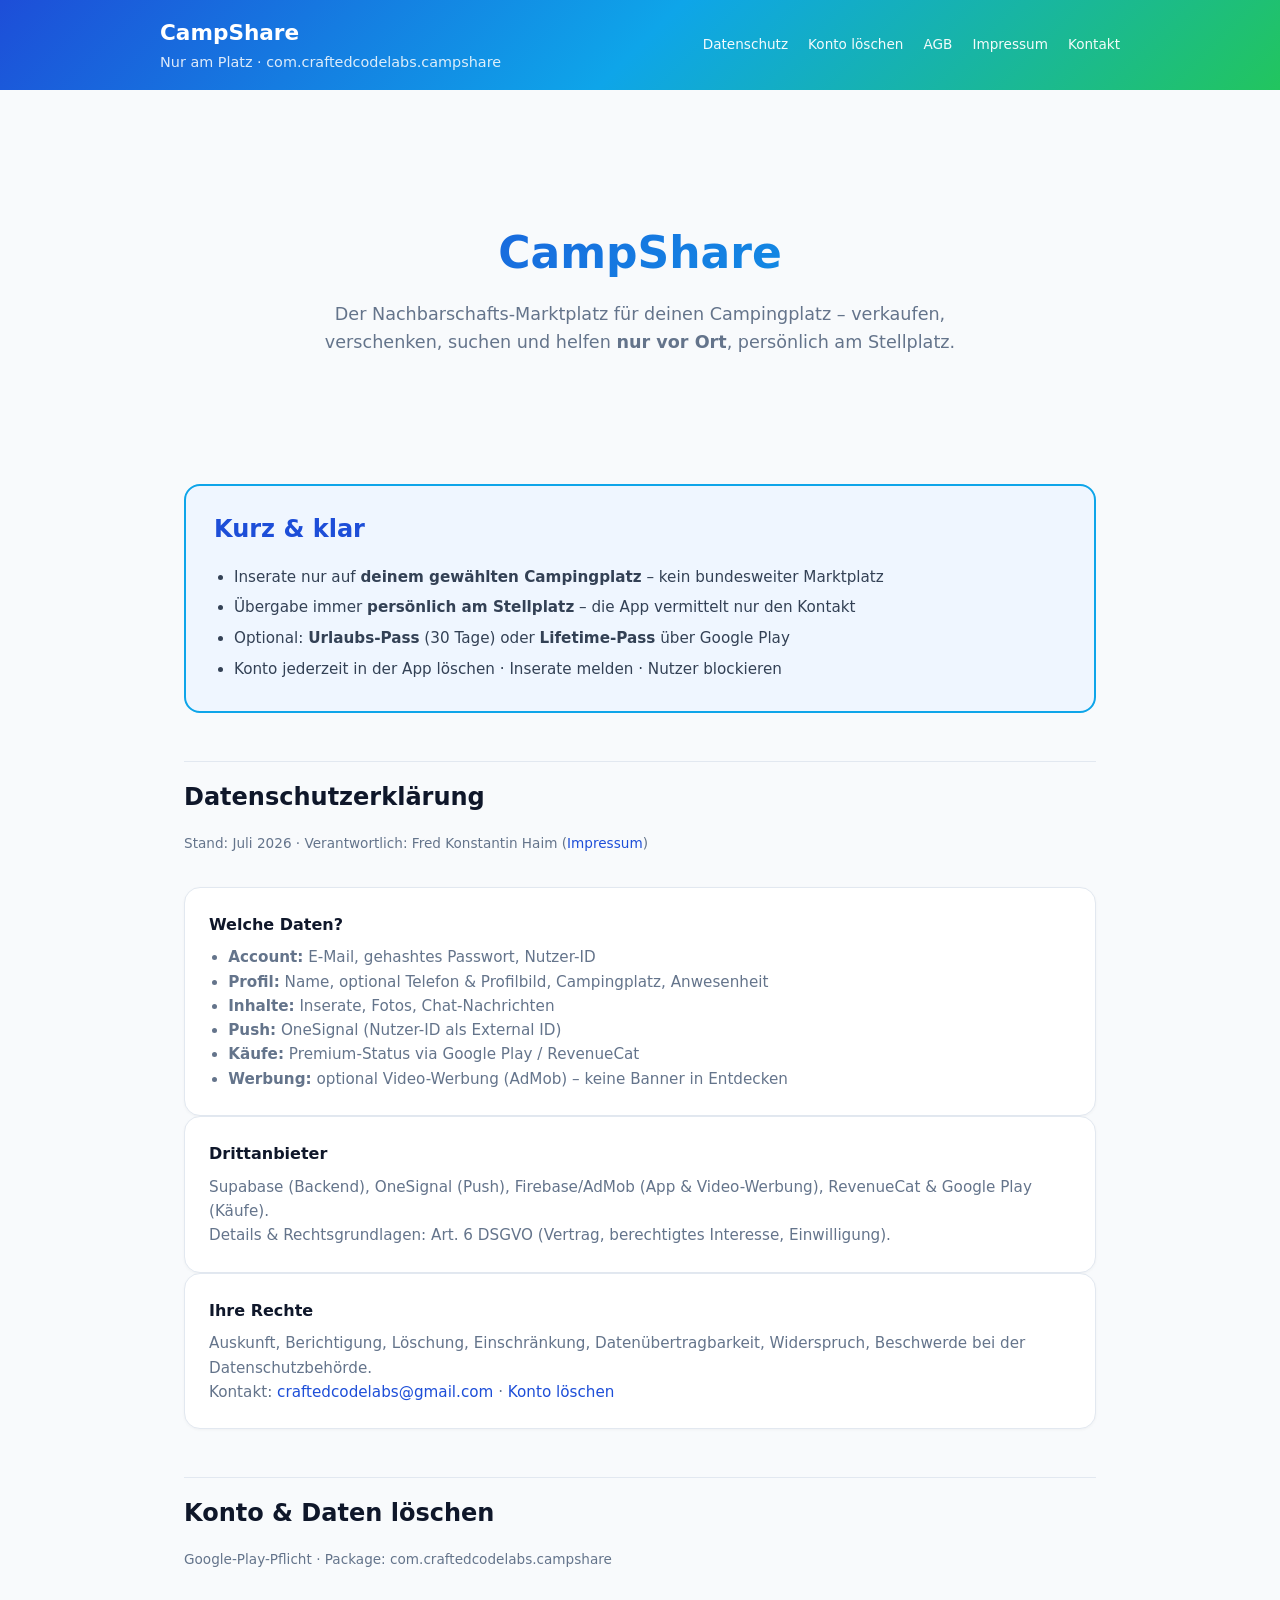
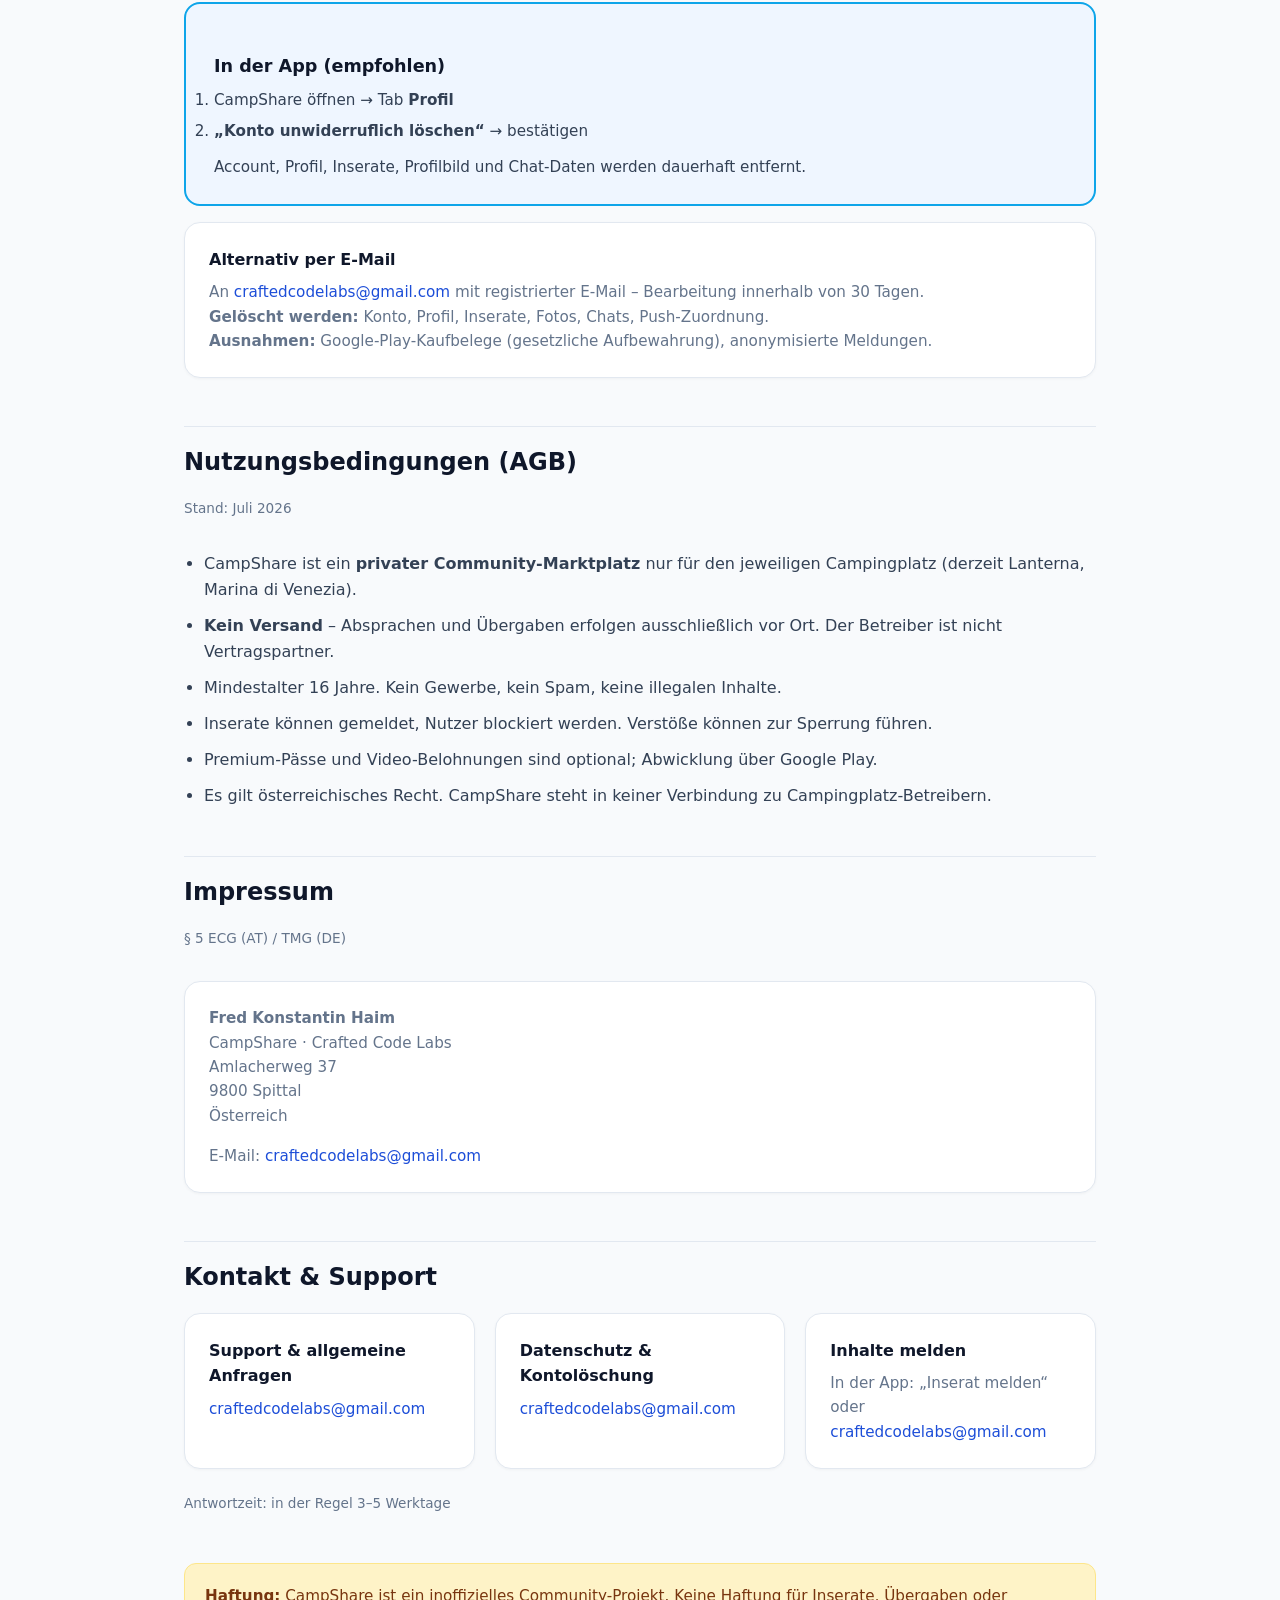
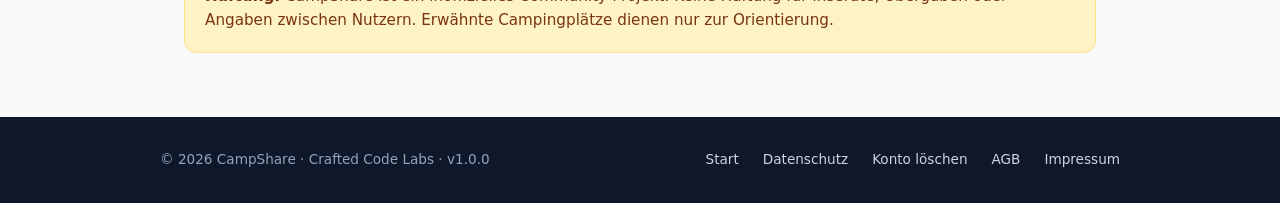
==== commit e87a2a02: "Remove hero badges and action buttons from one-pager Co-authored-by: Cursor <cursoragent@cursor.com>" ====
--- a/index.html
+++ b/index.html
@@ -29,16 +29,6 @@
         Der Nachbarschafts-Marktplatz für deinen Campingplatz – verkaufen, verschenken, suchen und helfen
         <strong>nur vor Ort</strong>, persönlich am Stellplatz.
       </p>
-      <div class="badges">
-        <span class="badge">Lanterna &amp; Marina di Venezia</span>
-        <span class="badge">Kein Versand</span>
-        <span class="badge">Chat &amp; Push</span>
-        <span class="badge">Melden &amp; Blockieren</span>
-      </div>
-      <div class="btn-row">
-        <a class="btn btn-primary" href="https://play.google.com/store/apps/details?id=com.craftedcodelabs.campshare" rel="noopener">Google Play</a>
-        <a class="btn btn-secondary" href="#datenschutz">Datenschutz</a>
-      </div>
     </section>
 
     <section class="accent-box">
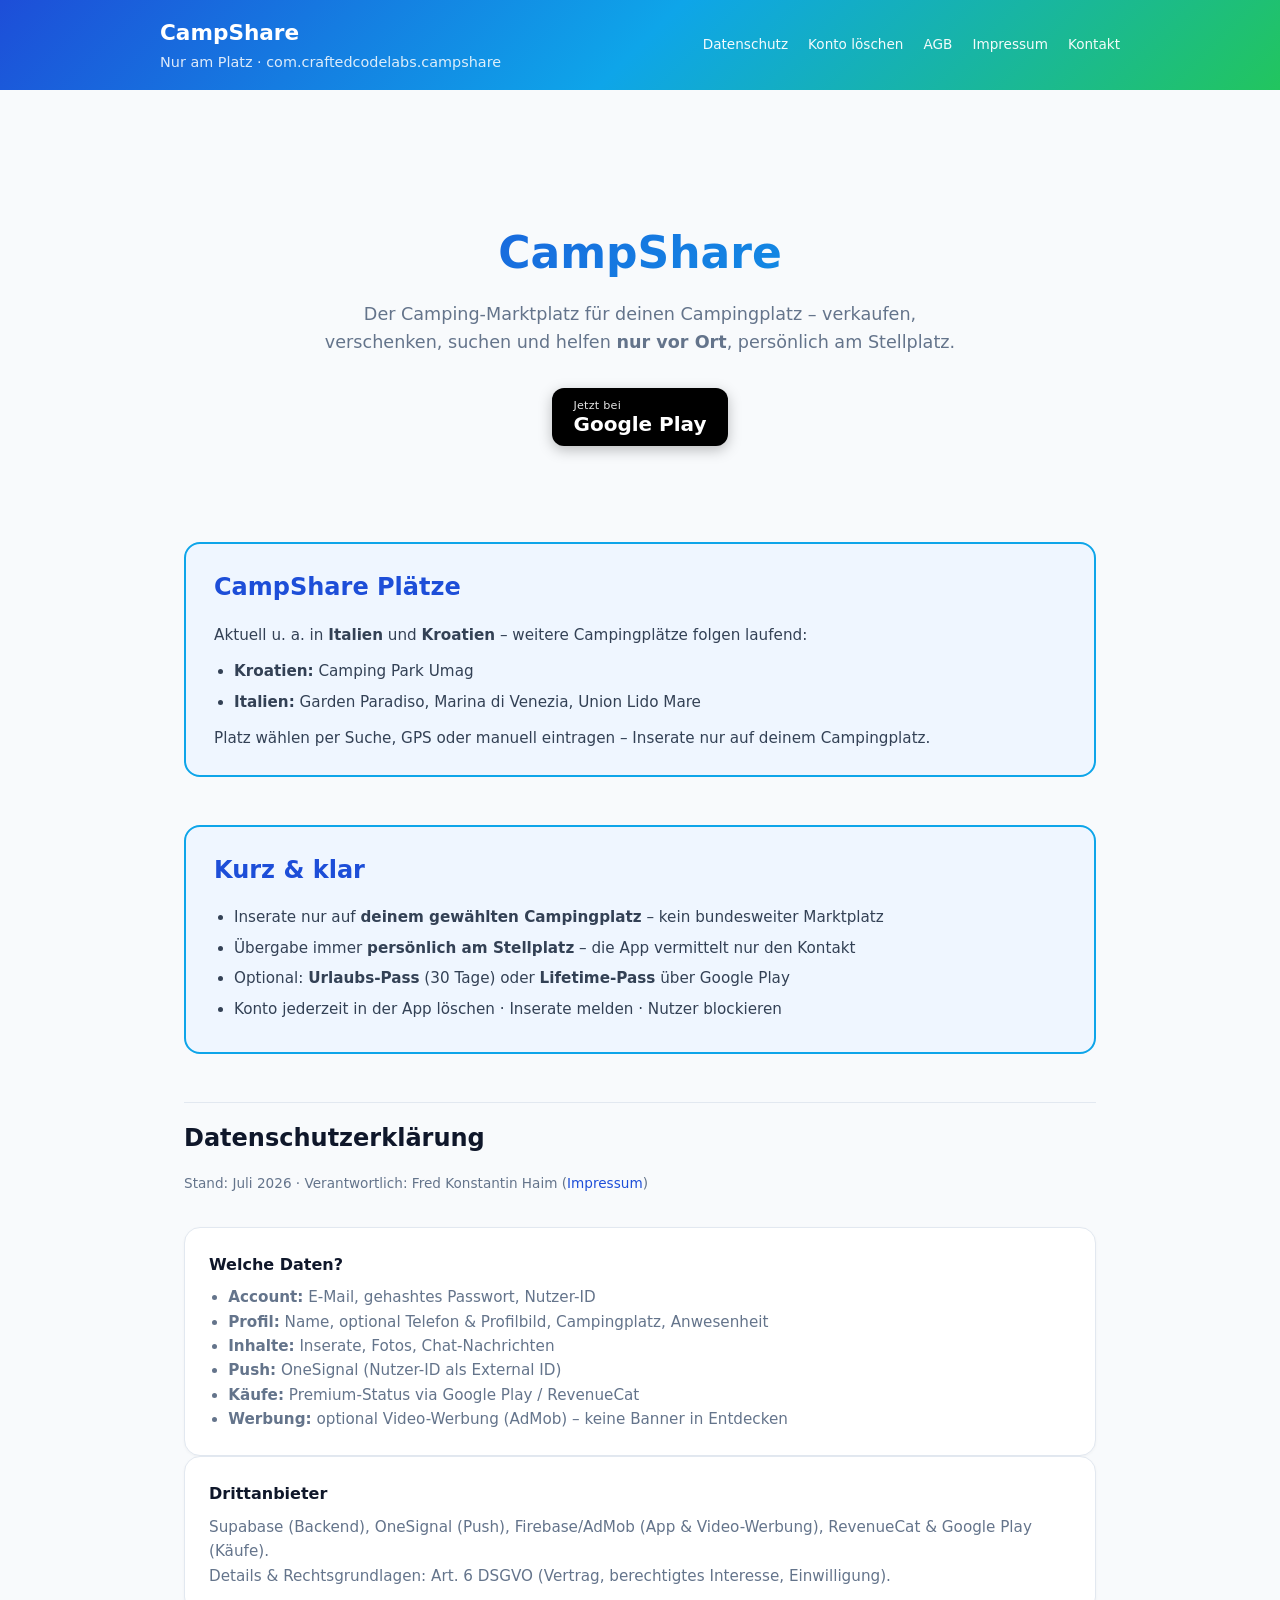
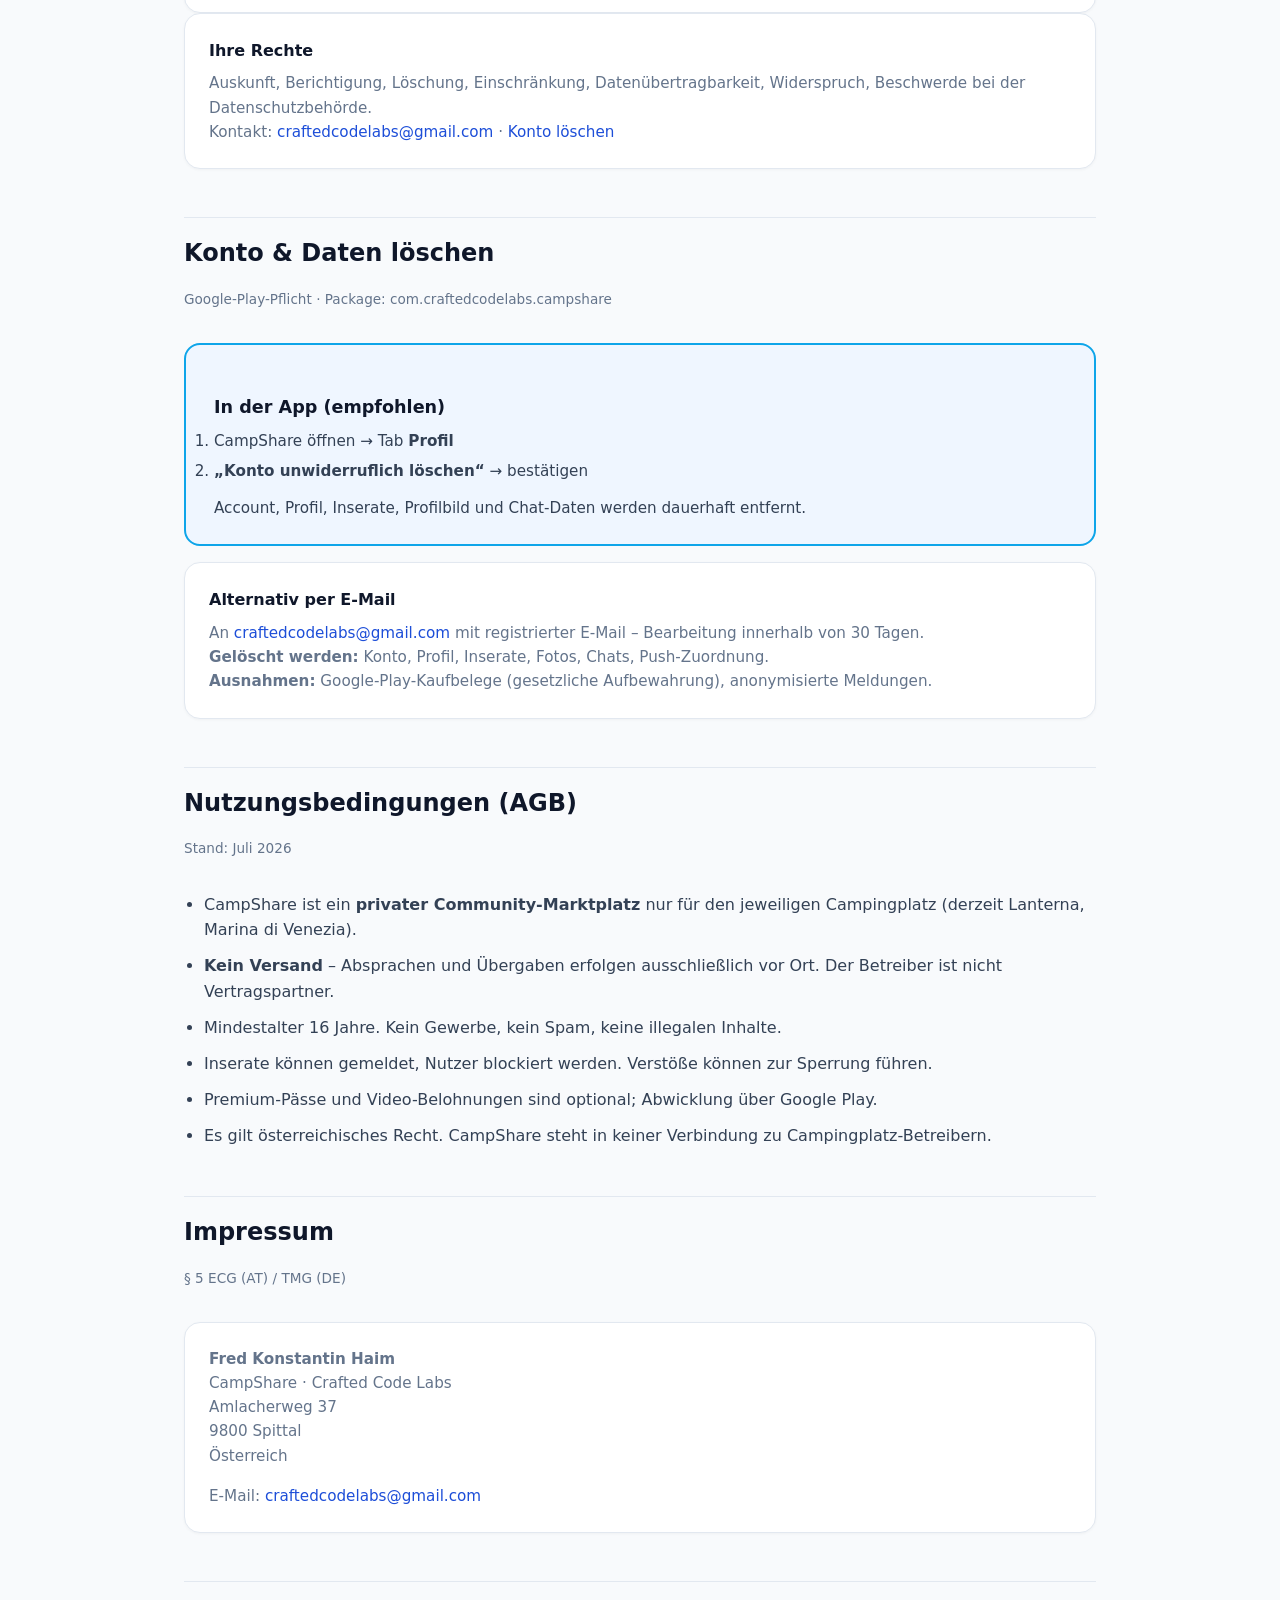
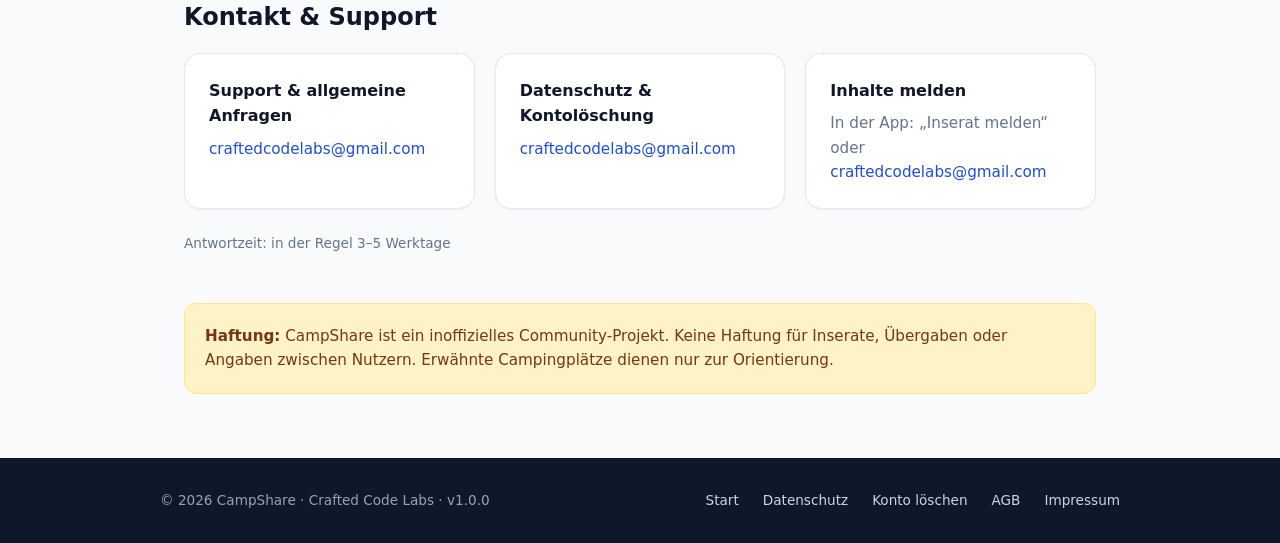
==== commit 50669586: "Add Play Store CTA and improve landing page SEO. Help campers find the app from the website and supp" ====
--- a/index.html
+++ b/index.html
@@ -3,8 +3,9 @@
 <head>
   <meta charset="UTF-8">
   <meta name="viewport" content="width=device-width, initial-scale=1.0">
-  <meta name="description" content="CampShare – Nachbarschafts-Marktplatz für Camper. App-Infos, Datenschutz, Konto löschen, AGB und Impressum.">
-  <title>CampShare – App &amp; Rechtliches</title>
+  <meta name="description" content="CampShare – Camping-Marktplatz am Stellplatz. Verkaufen, verschenken, suchen &amp; helfen nur vor Ort. Für Camper in Italien, Kroatien &amp; Europa. Jetzt bei Google Play.">
+  <meta name="keywords" content="CampShare, Camping Marktplatz, Campingplatz, Camper, Stellplatz, verkaufen, verschenken, Wohnmobil, Caravan, Italien, Kroatien, Adria, Flohmarkt Camping">
+  <title>CampShare – Camping Marktplatz am Stellplatz | Google Play</title>
   <link rel="stylesheet" href="css/styles.css">
 </head>
 <body>
@@ -26,9 +27,25 @@
     <section id="start" class="hero">
       <h1>CampShare</h1>
       <p class="lead">
-        Der Nachbarschafts-Marktplatz für deinen Campingplatz – verkaufen, verschenken, suchen und helfen
+        Der Camping-Marktplatz für deinen Campingplatz – verkaufen, verschenken, suchen und helfen
         <strong>nur vor Ort</strong>, persönlich am Stellplatz.
       </p>
+      <div class="hero-actions">
+        <a class="btn-play-store" href="https://play.google.com/store/apps/details?id=com.craftedcodelabs.campshare" rel="noopener noreferrer" target="_blank">
+          <span class="btn-play-store-label">Jetzt bei</span>
+          <span class="btn-play-store-brand">Google Play</span>
+        </a>
+      </div>
+    </section>
+
+    <section class="accent-box">
+      <h2>CampShare Plätze</h2>
+      <p>Aktuell u. a. in <strong>Italien</strong> und <strong>Kroatien</strong> – weitere Campingplätze folgen laufend:</p>
+      <ul>
+        <li><strong>Kroatien:</strong> Camping Park Umag</li>
+        <li><strong>Italien:</strong> Garden Paradiso, Marina di Venezia, Union Lido Mare</li>
+      </ul>
+      <p style="margin-top:0.75rem;">Platz wählen per Suche, GPS oder manuell eintragen – Inserate nur auf deinem Campingplatz.</p>
     </section>
 
     <section class="accent-box">
--- a/css/styles.css
+++ b/css/styles.css
@@ -92,6 +92,45 @@
   margin: 0 auto 2rem;
 }
 
+.hero-actions {
+  display: flex;
+  justify-content: center;
+  margin-top: 0.5rem;
+}
+
+.btn-play-store {
+  display: inline-flex;
+  flex-direction: column;
+  align-items: flex-start;
+  background: #000;
+  color: #fff;
+  padding: 0.65rem 1.35rem;
+  border-radius: 12px;
+  text-decoration: none;
+  box-shadow: 0 4px 14px rgba(0,0,0,0.25);
+  transition: transform 0.15s, box-shadow 0.15s;
+}
+
+.btn-play-store:hover {
+  transform: translateY(-1px);
+  text-decoration: none;
+  color: #fff;
+  box-shadow: 0 6px 18px rgba(0,0,0,0.3);
+}
+
+.btn-play-store-label {
+  font-size: 0.7rem;
+  letter-spacing: 0.02em;
+  opacity: 0.9;
+  line-height: 1.2;
+}
+
+.btn-play-store-brand {
+  font-size: 1.25rem;
+  font-weight: 700;
+  line-height: 1.2;
+}
+
 .badges {
   display: flex;
   flex-wrap: wrap;
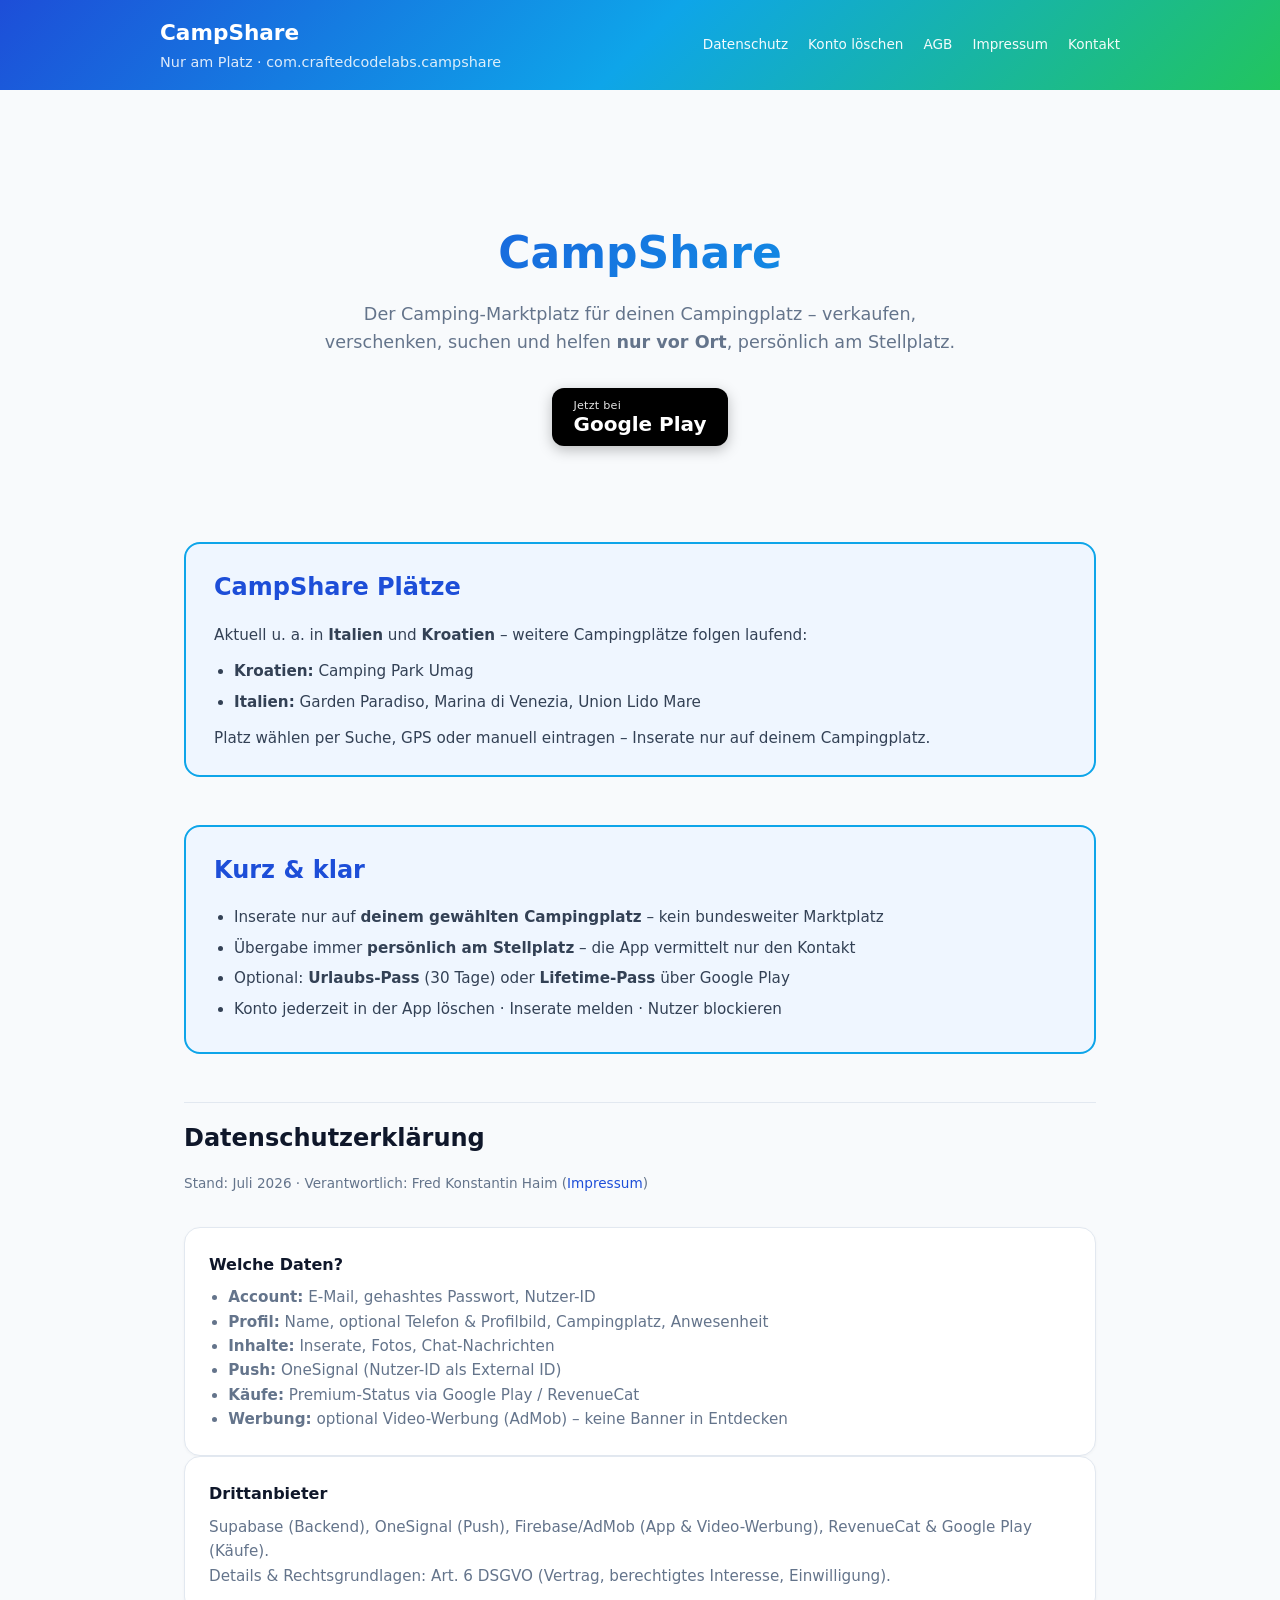
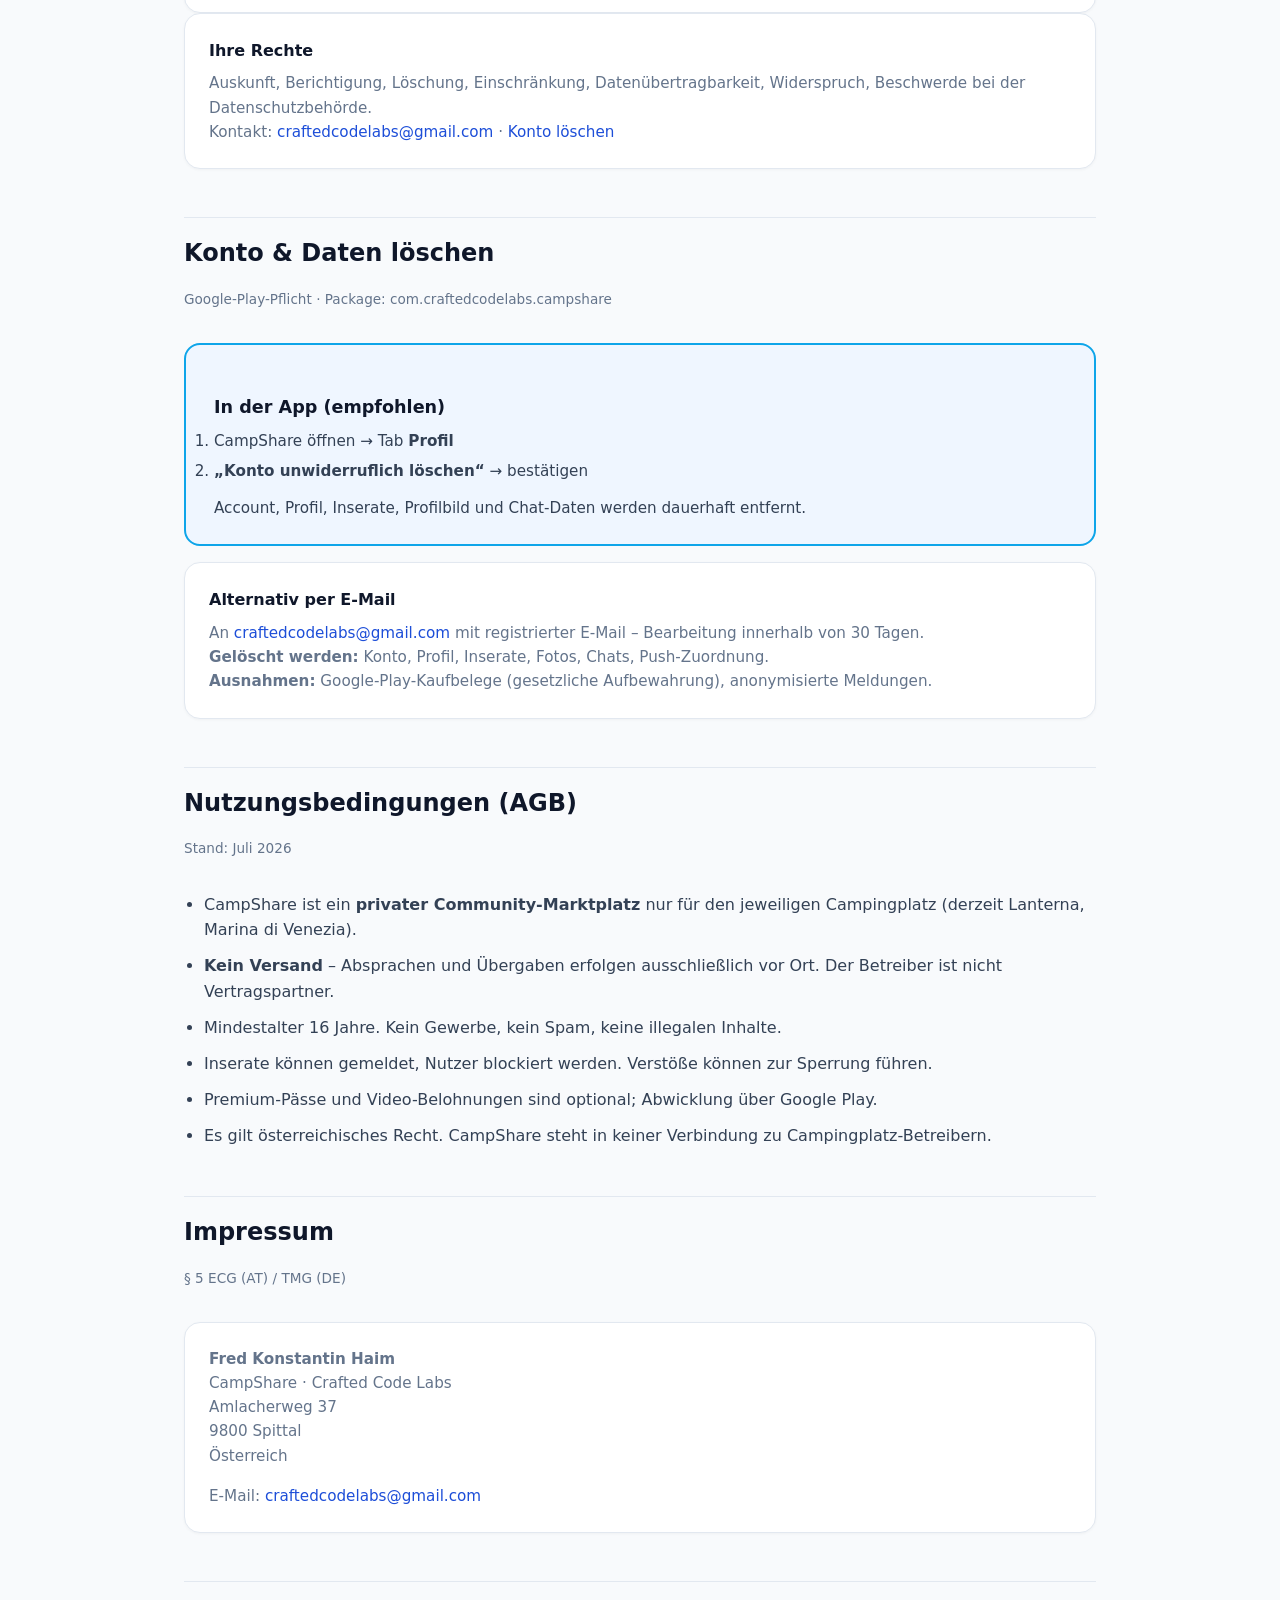
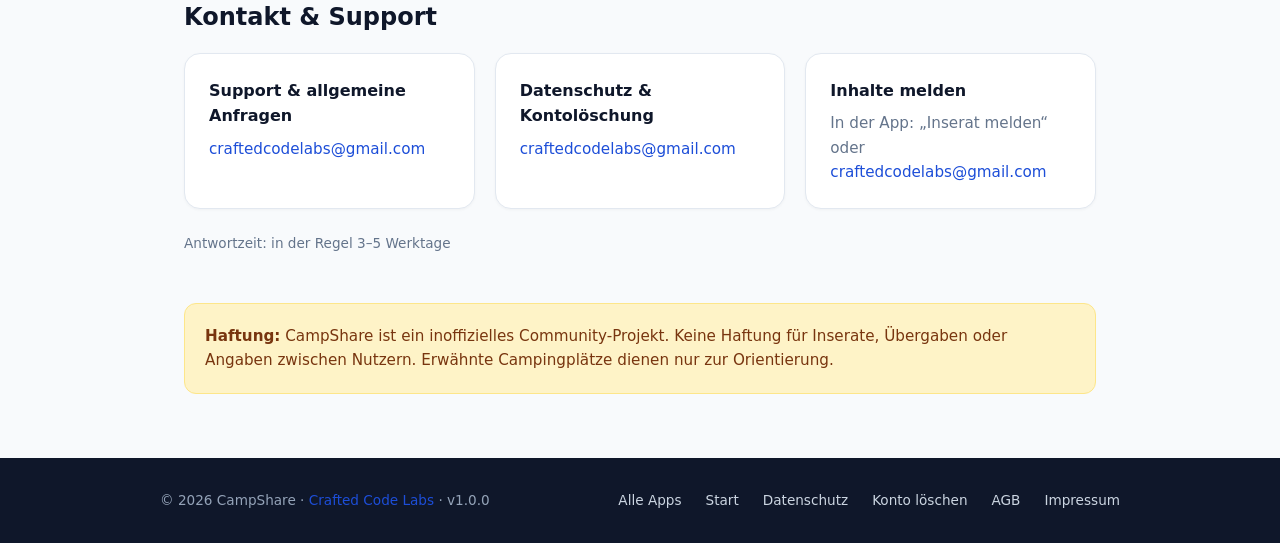
==== commit f47aa7bc: "Link footer to Crafted Code Labs developer hub Co-authored-by: Cursor <cursoragent@cursor.com>" ====
--- a/index.html
+++ b/index.html
@@ -172,8 +172,9 @@
 
   <footer>
     <div class="footer-inner">
-      <div>&copy; 2026 CampShare · Crafted Code Labs · v1.0.0</div>
+      <div>&copy; 2026 CampShare · <a href="https://craftedcodelabs-ui.github.io/">Crafted Code Labs</a> · v1.0.0</div>
       <div class="footer-links">
+        <a href="https://craftedcodelabs-ui.github.io/">Alle Apps</a>
         <a href="#start">Start</a>
         <a href="#datenschutz">Datenschutz</a>
         <a href="#konto-loeschen">Konto löschen</a>
